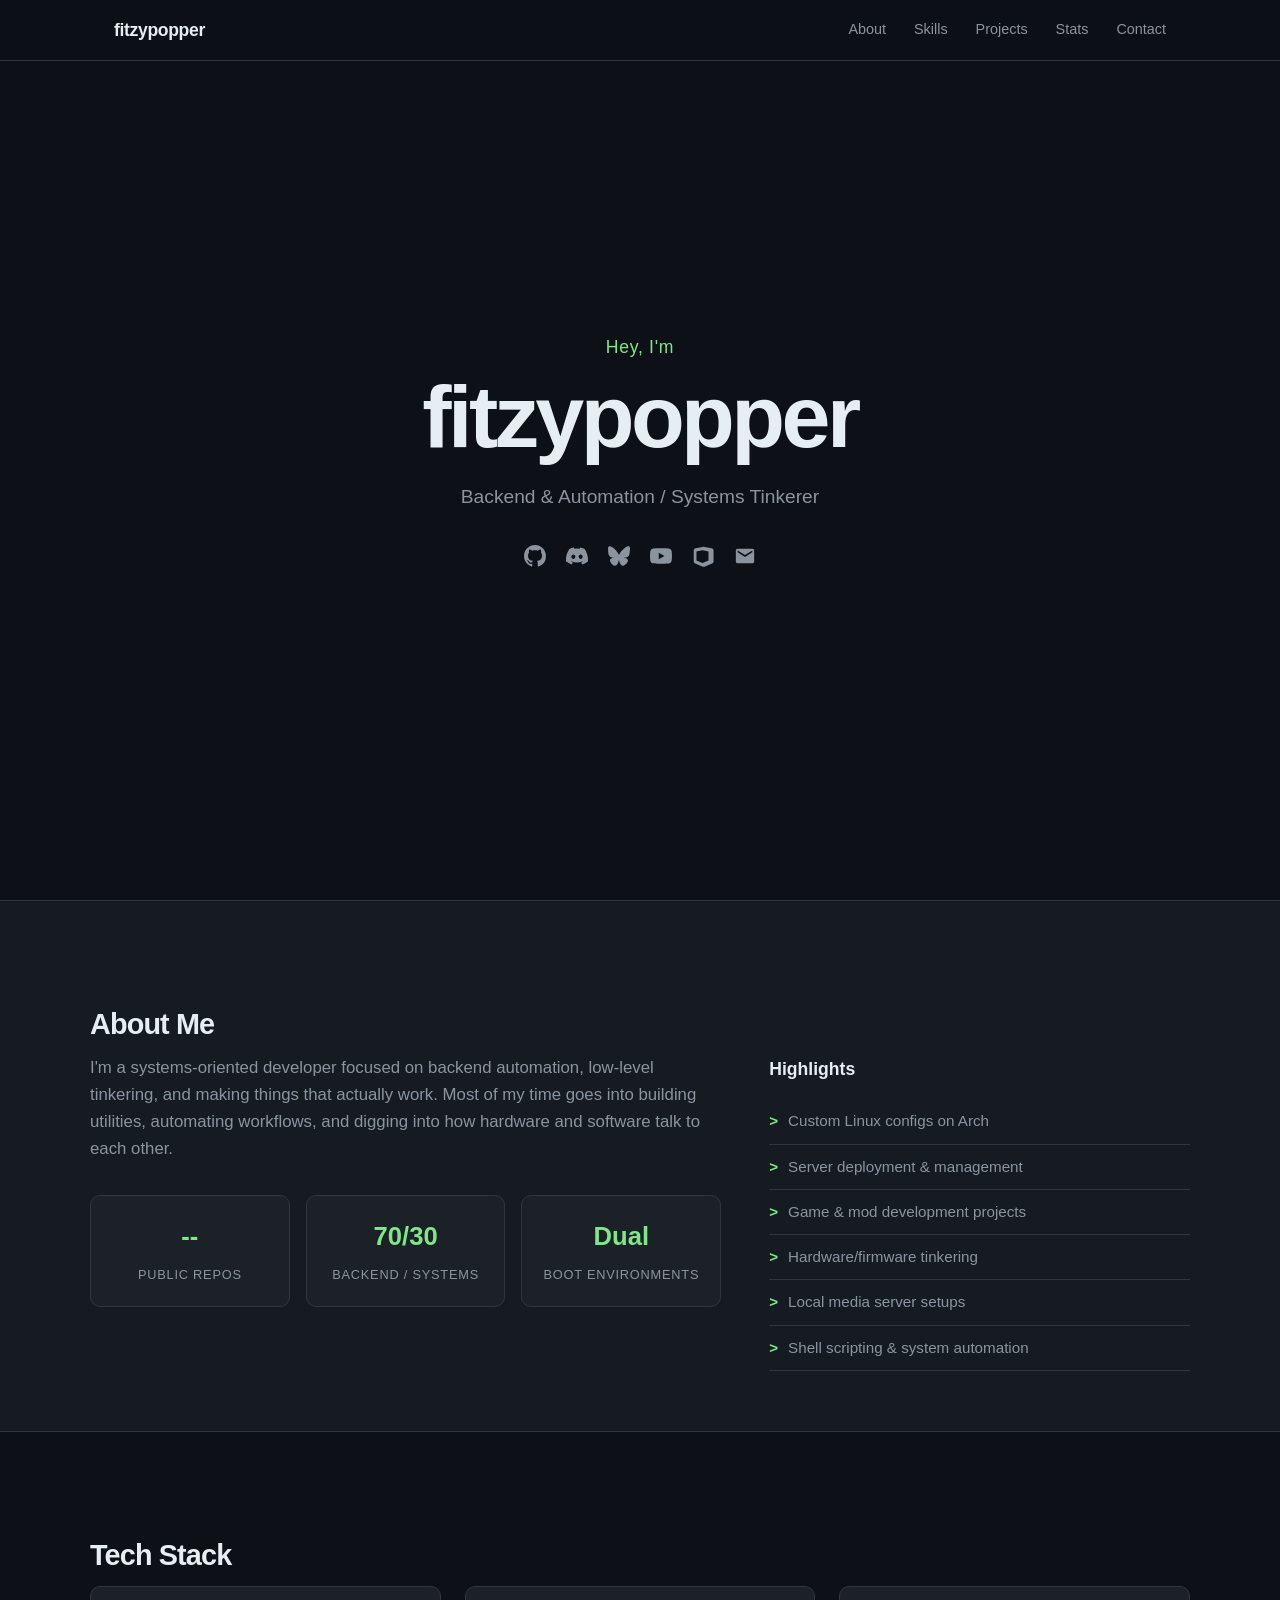
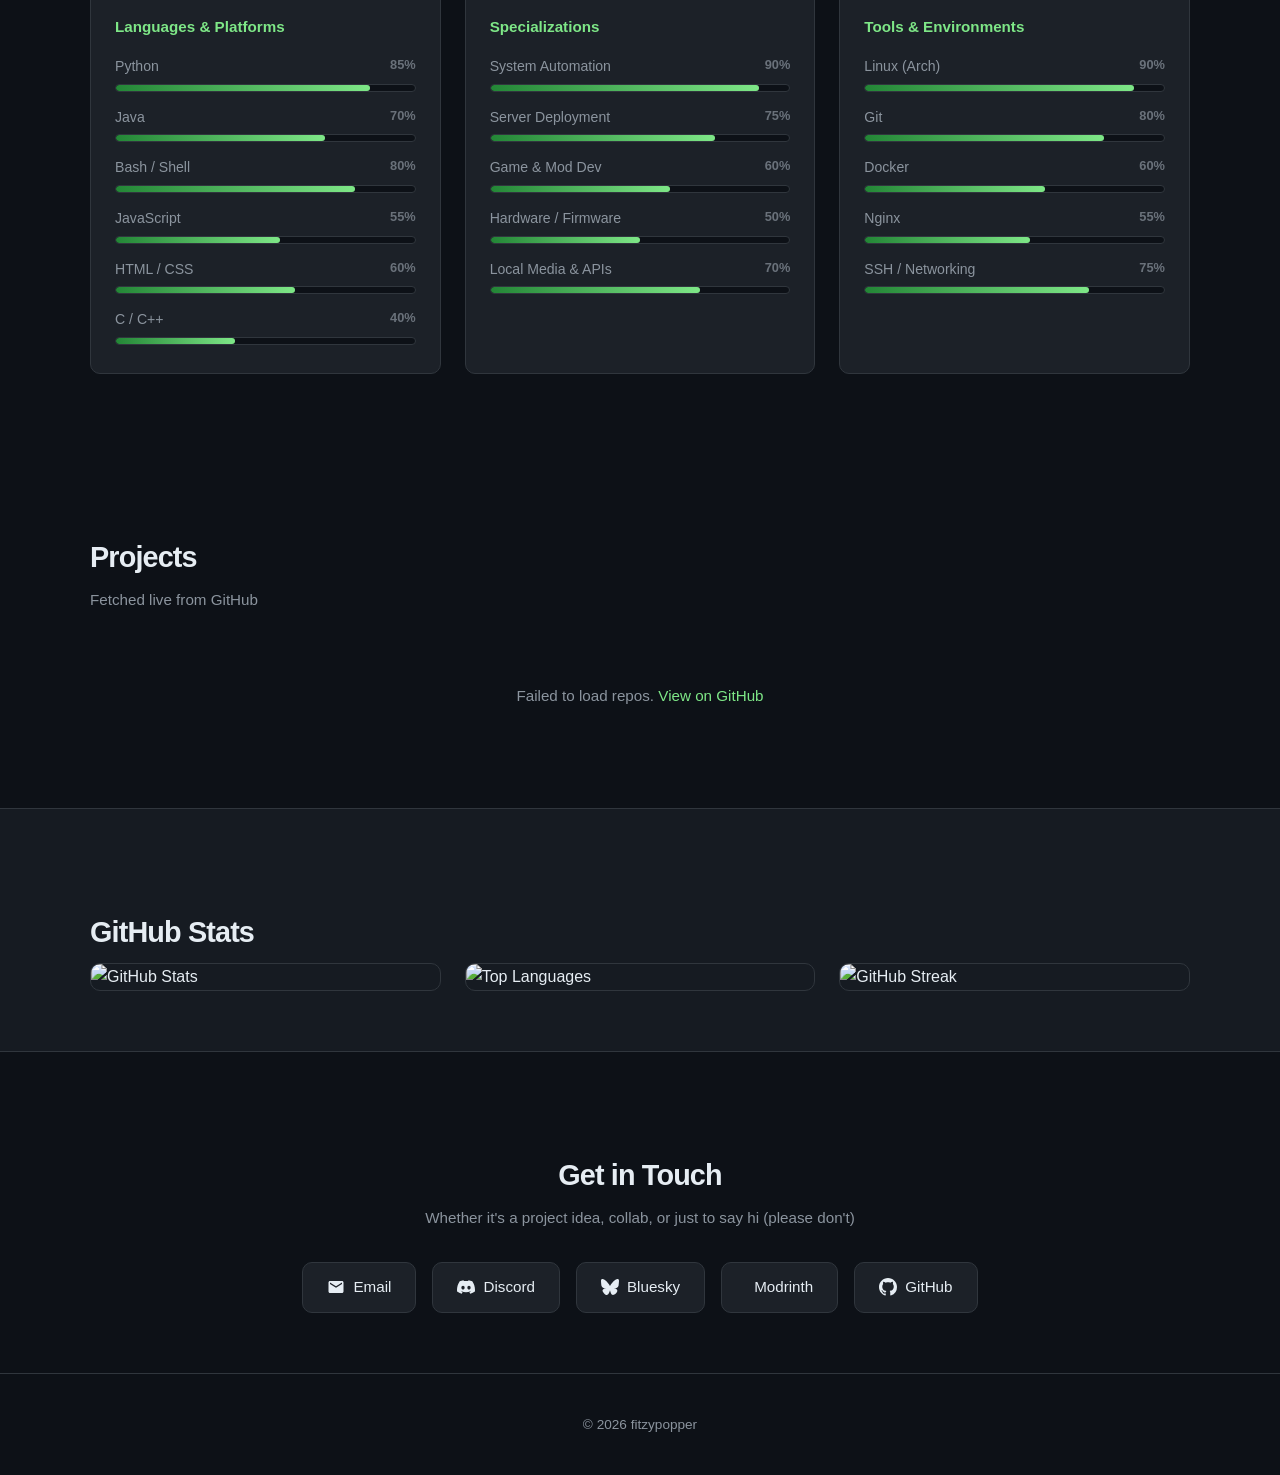
==== index.html @ e58a40b6 "Update index.html" ====
<!DOCTYPE html>
<html lang="en">
<head>
  <meta charset="UTF-8" />
  <meta name="viewport" content="width=device-width, initial-scale=1.0" />
  <title>fitzypopper — Portfolio</title>
  <link rel="stylesheet" href="style.css" />
  <link rel="icon" href="data:image/svg+xml,<svg xmlns='http://www.w3.org/2000/svg' viewBox='0 0 100 100'><text y='.9em' font-size='90'>&#x1FAE9;</text></svg>" />
</head>
<body>
  <nav id="navbar">
    <div class="nav-inner">
      <a href="#hero" class="nav-logo">fitzypopper</a>
      <div class="nav-links">
        <a href="#about">About</a>
        <a href="#skills">Skills</a>
        <a href="#projects">Projects</a>
        <a href="#stats">Stats</a>
        <a href="#contact">Contact</a>
      </div>
      <button class="nav-toggle" aria-label="Toggle menu">
        <span></span><span></span><span></span>
      </button>
    </div>
  </nav>

  <!-- ======================== HERO ======================== -->
  <section id="hero">
    <div class="hero-content">
      <p class="hero-greeting">Hey, I'm</p>
      <h1 class="hero-name">fitzypopper</h1>
      <p class="hero-tagline">Backend & Automation / Systems Tinkerer</p>
      <div class="hero-socials">
        <!-- GitHub -->
        <a href="https://github.com/fitzypopper" target="_blank" rel="noopener" title="GitHub">
          <svg viewBox="0 0 24 24" width="22" height="22" fill="currentColor"><path d="M12 0C5.37 0 0 5.37 0 12c0 5.31 3.435 9.795 8.205 11.385.6.105.825-.255.825-.57 0-.285-.015-1.23-.015-2.235-3.015.555-3.795-.735-4.035-1.41-.135-.345-.72-1.41-1.23-1.695-.42-.225-1.02-.78-.015-.795.945-.015 1.62.87 1.845 1.23 1.08 1.815 2.805 1.305 3.495.99.105-.78.42-1.305.765-1.605-2.67-.3-5.46-1.335-5.46-5.925 0-1.305.465-2.385 1.23-3.225-.12-.3-.54-1.53.12-3.18 0 0 1.005-.315 3.3 1.23.96-.27 1.98-.405 3-.405s2.04.135 3 .405c2.295-1.56 3.3-1.23 3.3-1.23.66 1.65.24 2.88.12 3.18.765.84 1.23 1.905 1.23 3.225 0 4.605-2.805 5.625-5.475 5.925.435.375.81 1.095.81 2.22 0 1.605-.015 2.895-.015 3.3 0 .315.225.69.825.57A12.02 12.02 0 0024 12c0-6.63-5.37-12-12-12z"/></svg>
        </a>
        <!-- Discord -->
        <a href="https://discord.gg/fitzypopper" target="_blank" rel="noopener" title="Discord">
          <svg viewBox="0 0 24 24" width="22" height="22" fill="currentColor"><path d="M20.317 4.37a19.791 19.791 0 00-4.885-1.515.074.074 0 00-.079.037c-.21.375-.444.864-.608 1.25a18.27 18.27 0 00-5.487 0 12.64 12.64 0 00-.617-1.25.077.077 0 00-.079-.037A19.736 19.736 0 003.677 4.37a.07.07 0 00-.032.027C.533 9.046-.32 13.58.099 18.057a.082.082 0 00.031.057 19.9 19.9 0 005.993 3.03.078.078 0 00.084-.028c.462-.63.874-1.295 1.226-1.994a.076.076 0 00-.041-.106 13.107 13.107 0 01-1.872-.892.077.077 0 01-.008-.128 10.2 10.2 0 00.372-.292.074.074 0 01.077-.01c3.928 1.793 8.18 1.793 12.062 0a.074.074 0 01.078.01c.12.098.246.198.373.292a.077.077 0 01-.006.127 12.299 12.299 0 01-1.873.892.077.077 0 00-.041.107c.36.698.772 1.362 1.225 1.993a.076.076 0 00.084.028 19.839 19.839 0 006.002-3.03.077.077 0 00.032-.054c.5-5.177-.838-9.674-3.549-13.66a.061.061 0 00-.031-.03zM8.02 15.33c-1.183 0-2.157-1.085-2.157-2.419 0-1.333.956-2.419 2.157-2.419 1.21 0 2.176 1.095 2.157 2.42 0 1.333-.956 2.418-2.157 2.418zm7.975 0c-1.183 0-2.157-1.085-2.157-2.419 0-1.333.956-2.419 2.157-2.419 1.21 0 2.176 1.095 2.157 2.42 0 1.333-.947 2.418-2.157 2.418z"/></svg>
        </a>
        <!-- Bluesky -->
        <a href="https://bsky.app/profile/fitzypopper.bsky.social" target="_blank" rel="noopener" title="Bluesky">
          <svg viewBox="0 0 24 24" width="22" height="22" fill="currentColor"><path d="M12 10.8c-1.087-2.114-4.046-6.053-6.798-7.995C2.566.944 1.561 1.266.902 1.565.139 1.908 0 3.08 0 3.768c0 .69.378 5.65.624 6.479.815 2.736 3.713 3.66 6.383 3.364.136-.02.275-.039.415-.056-.138.022-.276.04-.415.056-3.912.58-7.387 2.005-2.83 7.078 5.013 5.19 6.87-1.113 7.823-4.308.953 3.195 2.05 9.271 7.733 4.308 4.267-4.308 1.172-6.498-2.74-7.078a8.741 8.741 0 0 1-.415-.056c.14.017.279.036.415.056 2.67.297 5.568-.628 6.383-3.364.246-.828.624-5.79.624-6.478 0-.69-.139-1.861-.902-2.206-.659-.298-1.664-.62-4.3 1.24C16.046 4.748 13.087 8.687 12 10.8Z"/></svg>
        </a>
        <!-- YouTube -->
        <a href="https://youtube.com/@fitzypopper" target="_blank" rel="noopener" title="YouTube">
          <svg viewBox="0 0 24 24" width="22" height="22" fill="currentColor"><path d="M23.498 6.186a3.016 3.016 0 00-2.122-2.136C19.505 3.545 12 3.545 12 3.545s-7.505 0-9.377.505A3.017 3.017 0 00.502 6.186C0 8.07 0 12 0 12s0 3.93.502 5.814a3.016 3.016 0 002.122 2.136c1.871.505 9.376.505 9.376.505s7.505 0 9.377-.505a3.015 3.015 0 002.122-2.136C24 15.93 24 12 24 12s0-3.93-.502-5.814zM9.545 15.568V8.432L15.818 12l-6.273 3.568z"/></svg>
        </a>
        <!-- Modrinth -->
        <a href="https://modrinth.com/user/Fitzypopper" target="_blank" rel="noopener" title="Modrinth">
          <svg viewBox="0 0 24 24" width="22" height="22" fill="currentColor"><path d="M12.252 2c-.22 0-.442.02-.66.06L3.92 3.58a2.533 2.533 0 0 0-2.027 2.48v11.88a2.533 2.533 0 0 0 1.62 2.37l8.28 3.32a2.53 2.53 0 0 0 1.83 0l8.28-3.32a2.533 2.533 0 0 0 1.62-2.37V6.06a2.533 2.533 0 0 0-2.027-2.48l-7.672-1.52a2.9 2.9 0 0 0-.584-.06zm-7.38 5.11 6.556-1.3 6.556 1.3v9.78l-6.556 2.63-6.556-2.63V7.11z"/></svg>
        </a>
        <!-- Email -->
        <a href="mailto:fitzypopper@proton.me" title="Email">
          <svg viewBox="0 0 24 24" width="22" height="22" fill="currentColor"><path d="M20 4H4c-1.1 0-2 .9-2 2v12c0 1.1.9 2 2 2h16c1.1 0 2-.9 2-2V6c0-1.1-.9-2-2-2zm0 4l-8 5-8-5V6l8 5 8-5v2z"/></svg>
        </a>
      </div>
    </div>
  </section>

  <!-- ======================== ABOUT ======================== -->
  <section id="about">
    <div class="section-inner">
      <h2 class="section-title">About Me</h2>
      <div class="about-grid">
        <div class="about-text">
          <p>
            I'm a systems-oriented developer focused on backend automation, 
            low-level tinkering, and making things that actually work. Most of 
            my time goes into building utilities, automating workflows, and 
            digging into how hardware and software talk to each other.
          </p>
          <div class="about-stats">
            <div class="stat-card">
              <span class="stat-value" id="repo-count">--</span>
              <span class="stat-label">Public Repos</span>
            </div>
            <div class="stat-card">
              <span class="stat-value">70/30</span>
              <span class="stat-label">Backend / Systems</span>
            </div>
            <div class="stat-card">
              <span class="stat-value">Dual</span>
              <span class="stat-label">Boot Environments</span>
            </div>
          </div>
        </div>
        <div class="about-highlights">
          <h3>Highlights</h3>
          <ul>
            <li>Custom Linux configs on Arch</li>
            <li>Server deployment & management</li>
            <li>Game & mod development projects</li>
            <li>Hardware/firmware tinkering</li>
            <li>Local media server setups</li>
            <li>Shell scripting & system automation</li>
          </ul>
        </div>
      </div>
    </div>
  </section>

  <!-- ======================== SKILLS ======================== -->
  <section id="skills">
    <div class="section-inner">
      <h2 class="section-title">Tech Stack</h2>
      <div class="skills-grid">
        <div class="skill-category">
          <h3>Languages & Platforms</h3>
          <div class="skill-bars">
            <div class="skill-row">
              <div class="skill-info"><span>Python</span><span class="skill-pct">85%</span></div>
              <div class="skill-track"><div class="skill-fill" data-level="85"></div></div>
            </div>
            <div class="skill-row">
              <div class="skill-info"><span>Java</span><span class="skill-pct">70%</span></div>
              <div class="skill-track"><div class="skill-fill" data-level="70"></div></div>
            </div>
            <div class="skill-row">
              <div class="skill-info"><span>Bash / Shell</span><span class="skill-pct">80%</span></div>
              <div class="skill-track"><div class="skill-fill" data-level="80"></div></div>
            </div>
            <div class="skill-row">
              <div class="skill-info"><span>JavaScript</span><span class="skill-pct">55%</span></div>
              <div class="skill-track"><div class="skill-fill" data-level="55"></div></div>
            </div>
            <div class="skill-row">
              <div class="skill-info"><span>HTML / CSS</span><span class="skill-pct">60%</span></div>
              <div class="skill-track"><div class="skill-fill" data-level="60"></div></div>
            </div>
            <div class="skill-row">
              <div class="skill-info"><span>C / C++</span><span class="skill-pct">40%</span></div>
              <div class="skill-track"><div class="skill-fill" data-level="40"></div></div>
            </div>
          </div>
        </div>
        <div class="skill-category">
          <h3>Specializations</h3>
          <div class="skill-bars">
            <div class="skill-row">
              <div class="skill-info"><span>System Automation</span><span class="skill-pct">90%</span></div>
              <div class="skill-track"><div class="skill-fill" data-level="90"></div></div>
            </div>
            <div class="skill-row">
              <div class="skill-info"><span>Server Deployment</span><span class="skill-pct">75%</span></div>
              <div class="skill-track"><div class="skill-fill" data-level="75"></div></div>
            </div>
            <div class="skill-row">
              <div class="skill-info"><span>Game & Mod Dev</span><span class="skill-pct">60%</span></div>
              <div class="skill-track"><div class="skill-fill" data-level="60"></div></div>
            </div>
            <div class="skill-row">
              <div class="skill-info"><span>Hardware / Firmware</span><span class="skill-pct">50%</span></div>
              <div class="skill-track"><div class="skill-fill" data-level="50"></div></div>
            </div>
            <div class="skill-row">
              <div class="skill-info"><span>Local Media & APIs</span><span class="skill-pct">70%</span></div>
              <div class="skill-track"><div class="skill-fill" data-level="70"></div></div>
            </div>
          </div>
        </div>
        <div class="skill-category">
          <h3>Tools & Environments</h3>
          <div class="skill-bars">
            <div class="skill-row">
              <div class="skill-info"><span>Linux (Arch)</span><span class="skill-pct">90%</span></div>
              <div class="skill-track"><div class="skill-fill" data-level="90"></div></div>
            </div>
            <div class="skill-row">
              <div class="skill-info"><span>Git</span><span class="skill-pct">80%</span></div>
              <div class="skill-track"><div class="skill-fill" data-level="80"></div></div>
            </div>
            <div class="skill-row">
              <div class="skill-info"><span>Docker</span><span class="skill-pct">60%</span></div>
              <div class="skill-track"><div class="skill-fill" data-level="60"></div></div>
            </div>
            <div class="skill-row">
              <div class="skill-info"><span>Nginx</span><span class="skill-pct">55%</span></div>
              <div class="skill-track"><div class="skill-fill" data-level="55"></div></div>
            </div>
            <div class="skill-row">
              <div class="skill-info"><span>SSH / Networking</span><span class="skill-pct">75%</span></div>
              <div class="skill-track"><div class="skill-fill" data-level="75"></div></div>
            </div>
          </div>
        </div>
      </div>
    </div>
  </section>

  <!-- ======================== PROJECTS ======================== -->
  <section id="projects">
    <div class="section-inner">
      <h2 class="section-title">Projects</h2>
      <p class="section-subtitle">Fetched live from GitHub</p>
      <div class="projects-grid" id="projects-grid">
        <div class="loading-spinner">Loading repos...</div>
      </div>
    </div>
  </section>

  <!-- ======================== STATS ======================== -->
  <section id="stats">
    <div class="section-inner">
      <h2 class="section-title">GitHub Stats</h2>
      <div class="stats-grid">
        <img 
          src="https://github-readme-stats.vercel.app/api?username=fitzypopper&show_icons=true&theme=chartreuse-dark&bg_color=0d1117&hide_border=true&title_color=7ee787&text_color=c9d1d9&icon_color=7ee787" 
          alt="GitHub Stats" 
          class="stats-card-img"
          loading="lazy"
        />
        <img 
          src="https://github-readme-stats.vercel.app/api/top-langs/?username=fitzypopper&layout=compact&theme=chartreuse-dark&bg_color=0d1117&hide_border=true&title_color=7ee787&text_color=c9d1d9" 
          alt="Top Languages" 
          class="stats-card-img"
          loading="lazy"
        />
        <img 
          src="https://github-readme-streak-stats.herokuapp.com/?user=fitzypopper&theme=chartreuse-dark&background=0d1117&hide_border=true&ring=7ee787&fire=7ee787&currStreakLabel=7ee787&sideLabels=c9d1d9" 
          alt="GitHub Streak" 
          class="stats-card-img"
          loading="lazy"
        />
      </div>
    </div>
  </section>

  <!-- ======================== CONTACT ======================== -->
  <section id="contact">
    <div class="section-inner">
      <h2 class="section-title">Get in Touch</h2>
      <p class="section-subtitle">Whether it's a project idea, collab, or just to say hi (please don't)</p>
      <div class="contact-links">
        <a href="mailto:fitzypopper@proton.me" class="contact-btn">
          <svg viewBox="0 0 24 24" width="18" height="18" fill="currentColor"><path d="M20 4H4c-1.1 0-2 .9-2 2v12c0 1.1.9 2 2 2h16c1.1 0 2-.9 2-2V6c0-1.1-.9-2-2-2zm0 4l-8 5-8-5V6l8 5 8-5v2z"/></svg>
          Email 
        </a>
        <a href="https://discord.gg/fitzypopper" target="_blank" rel="noopener" class="contact-btn">
          <svg viewBox="0 0 24 24" width="18" height="18" fill="currentColor"><path d="M20.317 4.37a19.791 19.791 0 00-4.885-1.515.074.074 0 00-.079.037c-.21.375-.444.864-.608 1.25a18.27 18.27 0 00-5.487 0 12.64 12.64 0 00-.617-1.25.077.077 0 00-.079-.037A19.736 19.736 0 003.677 4.37a.07.07 0 00-.032.027C.533 9.046-.32 13.58.099 18.057a.082.082 0 00.031.057 19.9 19.9 0 005.993 3.03.078.078 0 00.084-.028c.462-.63.874-1.295 1.226-1.994a.076.076 0 00-.041-.106 13.107 13.107 0 01-1.872-.892.077.077 0 01-.008-.128 10.2 10.2 0 00.372-.292.074.074 0 01.077-.01c3.928 1.793 8.18 1.793 12.062 0a.074.074 0 01.078.01c.12.098.246.198.373.292a.077.077 0 01-.006.127 12.299 12.299 0 01-1.873.892.077.077 0 00-.041.107c.36.698.772 1.362 1.225 1.993a.076.076 0 00.084.028 19.839 19.839 0 006.002-3.03.077.077 0 00.032-.054c.5-5.177-.838-9.674-3.549-13.66a.061.061 0 00-.031-.03zM8.02 15.33c-1.183 0-2.157-1.085-2.157-2.419 0-1.333.956-2.419 2.157-2.419 1.21 0 2.176 1.095 2.157 2.42 0 1.333-.956 2.418-2.157 2.418zm7.975 0c-1.183 0-2.157-1.085-2.157-2.419 0-1.333.956-2.419 2.157-2.419 1.21 0 2.176 1.095 2.157 2.42 0 1.333-.947 2.418-2.157 2.418z"/></svg>
          Discord
        </a>
        <a href="https://bsky.app/profile/fitzypopper.bsky.social" target="_blank" rel="noopener" class="contact-btn">
          <svg viewBox="0 0 24 24" width="18" height="18" fill="currentColor"><path d="M12 10.8c-1.087-2.114-4.046-6.053-6.798-7.995C2.566.944 1.561 1.266.902 1.565.139 1.908 0 3.08 0 3.768c0 .69.378 5.65.624 6.479.815 2.736 3.713 3.66 6.383 3.364.136-.02.275-.039.415-.056-.138.022-.276.04-.415.056-3.912.58-7.387 2.005-2.83 7.078 5.013 5.19 6.87-1.113 7.823-4.308.953 3.195 2.05 9.271 7.733 4.308 4.267-4.308 1.172-6.498-2.74-7.078a8.741 8.741 0 0 1-.415-.056c.14.017.279.036.415.056 2.67.297 5.568-.628 6.383-3.364.246-.828.624-5.79.624-6.478 0-.69-.139-1.861-.902-2.206-.659-.298-1.664-.62-4.3 1.24C16.046 4.748 13.087 8.687 12 10.8Z"/></svg>
          Bluesky
        </a>
        <a href="https://modrinth.com/user/Fitzypopper" target="_blank" rel="noopener" class="contact-btn">
          <svg xmlns="http://www.w3.org/2000/svg" xml:space="preserve" viewBox="0 0 512 512"><path d="m446.1 348.5 42.1 14.6C447.7 451 358.8 512 255.7 512c-85.4 0-161.1-41.9-207.6-106.3-7.7-9.9-16.7-24-22.5-37.5C11.5 339.4 2.7 307.6.3 274h44.5c2.1 25.2 8.7 49.1 18.9 71l37.5-22.5c-8.8-20.3-13.7-42.8-13.7-66.3 0-92.5 75.1-167.6 167.6-167.6 2.3 0 4.6 0 6.8.1l-7 44.1c-68 .1-123.3 55.3-123.3 123.4 0 15.2 2.8 29.8 7.8 43.3l49.1-29.5-14.9-39.4 46.6-47.9 58.9-12.7 17.1 21-27.2 27.5-23.7 7.5-16.9 17.4 8.3 23.1 16.8 17.9 23.7-6.3 16.9-18.5 36.9-11.7 11 24.7-38 46.6-63.7 20.2-28.6-31.8-49.7 29.8c22.6 25.9 55.9 42.4 93 42.4 3.5 0 6.9-.1 10.3-.4l12.3 43.1c-7.5 1-15 1.5-22.6 1.5-53.2 0-100.7-24.9-131.4-63.6l-37.5 22.5c38.6 51.5 100.2 84.9 169.5 84.9 83.8-.1 156.2-48.8 190.5-119.3M505.7 201c-2.1-10.5-5.2-21.1-9.3-32.1C460.8 70.4 366.4 0 255.7 0 123.2 0 14.1 100.9 1 230h44.6C58.5 125.4 147.7 44.3 255.7 44.3c90 0 167 56.3 197.6 135.6l-43.4 11.7c-18.9-45.3-57.2-80.5-104.4-95.4l-7 44.3c30.1 11.3 54.6 34.1 68.3 62.9 7 18.7 9.4 29.8 11.3 42 .3 3.5.5 7.1.5 10.6 0 49.2-28.9 91.7-70.5 111.5l12.3 43c60.2-25.4 102.5-85.1 102.5-154.5 0-7.5-.5-14.9-1.5-22.1l43.4-11.7c1.7 10.9 2.7 22.2 2.7 33.6 0 17.2-2.1 34.3-6.2 51l42 14.5c5.5-20.9 8.5-42.9 8.5-65.6-.1-18.6-2.2-37-6.1-54.7" style="fill:#46d66d"/></svg>          Modrinth
        </a>
        <a href="https://github.com/fitzypopper" target="_blank" rel="noopener" class="contact-btn">
          <svg viewBox="0 0 24 24" width="18" height="18" fill="currentColor"><path d="M12 0C5.37 0 0 5.37 0 12c0 5.31 3.435 9.795 8.205 11.385.6.105.825-.255.825-.57 0-.285-.015-1.23-.015-2.235-3.015.555-3.795-.735-4.035-1.41-.135-.345-.72-1.41-1.23-1.695-.42-.225-1.02-.78-.015-.795.945-.015 1.62.87 1.845 1.23 1.08 1.815 2.805 1.305 3.495.99.105-.78.42-1.305.765-1.605-2.67-.3-5.46-1.335-5.46-5.925 0-1.305.465-2.385 1.23-3.225-.12-.3-.54-1.53.12-3.18 0 0 1.005-.315 3.3 1.23.96-.27 1.98-.405 3-.405s2.04.135 3 .405c2.295-1.56 3.3-1.23 3.3-1.23.66 1.65.24 2.88.12 3.18.765.84 1.23 1.905 1.23 3.225 0 4.605-2.805 5.625-5.475 5.925.435.375.81 1.095.81 2.22 0 1.605-.015 2.895-.015 3.3 0 .315.225.69.825.57A12.02 12.02 0 0024 12c0-6.63-5.37-12-12-12z"/></svg>
          GitHub
        </a>
      </div>
    </div>
  </section>

  <footer>
    <p>&copy; 2026 fitzypopper</p>
  </footer>

  <script src="script.js"></script>
</body>
</html>
---- style.css ----
/* ======================== VARIABLES ======================== */
:root {
  --bg-primary: #0d1117;
  --bg-secondary: #161b22;
  --bg-card: #1c2128;
  --bg-card-hover: #21262d;
  --text-primary: #e6edf3;
  --text-secondary: #8b949e;
  --accent: #7ee787;
  --accent-dim: #238636;
  --border: #30363d;
  --radius: 10px;
  --max-width: 1100px;
  --transition: 0.25s ease;
}

/* ======================== RESET ======================== */
*, *::before, *::after { margin: 0; padding: 0; box-sizing: border-box; }

html {
  scroll-behavior: smooth;
  scroll-padding-top: 70px;
}

body {
  font-family: 'Inter', -apple-system, BlinkMacSystemFont, 'Segoe UI', Roboto, sans-serif;
  background: var(--bg-primary);
  color: var(--text-primary);
  line-height: 1.6;
  -webkit-font-smoothing: antialiased;
}

a { color: var(--accent); text-decoration: none; transition: opacity var(--transition); }
a:hover { opacity: 0.8; }

img { max-width: 100%; display: block; }

/* ======================== NAVBAR ======================== */
#navbar {
  position: fixed;
  top: 0;
  left: 0;
  right: 0;
  z-index: 100;
  background: rgba(13, 17, 23, 0.85);
  backdrop-filter: blur(12px);
  border-bottom: 1px solid var(--border);
}

.nav-inner {
  max-width: var(--max-width);
  margin: 0 auto;
  padding: 0 24px;
  height: 60px;
  display: flex;
  align-items: center;
  justify-content: space-between;
}

.nav-logo {
  font-weight: 700;
  font-size: 1.1rem;
  color: var(--text-primary);
  letter-spacing: -0.02em;
}

.nav-links { display: flex; gap: 28px; }
.nav-links a {
  color: var(--text-secondary);
  font-size: 0.9rem;
  font-weight: 500;
  transition: color var(--transition);
}
.nav-links a:hover { color: var(--text-primary); opacity: 1; }

.nav-toggle {
  display: none;
  flex-direction: column;
  gap: 5px;
  background: none;
  border: none;
  cursor: pointer;
  padding: 4px;
}
.nav-toggle span {
  display: block;
  width: 22px;
  height: 2px;
  background: var(--text-primary);
  border-radius: 2px;
  transition: var(--transition);
}

/* ======================== SECTIONS ======================== */
section {
  padding: 100px 24px 60px;
}

.section-inner {
  max-width: var(--max-width);
  margin: 0 auto;
}

.section-title {
  font-size: 1.8rem;
  font-weight: 700;
  margin-bottom: 8px;
  letter-spacing: -0.03em;
}

.section-subtitle {
  color: var(--text-secondary);
  margin-bottom: 32px;
  font-size: 0.95rem;
}

/* ======================== HERO ======================== */
#hero {
  min-height: 100vh;
  display: flex;
  align-items: center;
  justify-content: center;
  text-align: center;
  padding-top: 60px;
}

.hero-greeting {
  font-size: 1.1rem;
  color: var(--accent);
  font-weight: 500;
  margin-bottom: 8px;
  letter-spacing: 0.04em;
}

.hero-name {
  font-size: clamp(3rem, 8vw, 5.5rem);
  font-weight: 800;
  letter-spacing: -0.04em;
  line-height: 1.1;
  margin-bottom: 16px;
}

.hero-tagline {
  font-size: 1.2rem;
  color: var(--text-secondary);
  margin-bottom: 32px;
}

.hero-socials {
  display: flex;
  gap: 20px;
  justify-content: center;
}

.hero-socials a {
  color: var(--text-secondary);
  transition: color var(--transition), transform var(--transition);
  display: flex;
  align-items: center;
}

.hero-socials a:hover {
  color: var(--accent);
  opacity: 1;
  transform: translateY(-2px);
}

/* ======================== ABOUT ======================== */
#about {
  background: var(--bg-secondary);
  border-top: 1px solid var(--border);
  border-bottom: 1px solid var(--border);
}

.about-grid {
  display: grid;
  grid-template-columns: 1.5fr 1fr;
  gap: 48px;
  align-items: start;
}

.about-text p {
  color: var(--text-secondary);
  font-size: 1.05rem;
  margin-bottom: 32px;
}

.about-stats {
  display: grid;
  grid-template-columns: repeat(3, 1fr);
  gap: 16px;
}

.stat-card {
  background: var(--bg-card);
  border: 1px solid var(--border);
  border-radius: var(--radius);
  padding: 20px 16px;
  text-align: center;
}

.stat-value {
  display: block;
  font-size: 1.6rem;
  font-weight: 700;
  color: var(--accent);
  margin-bottom: 4px;
}

.stat-label {
  font-size: 0.8rem;
  color: var(--text-secondary);
  text-transform: uppercase;
  letter-spacing: 0.06em;
}

.about-highlights h3 {
  font-size: 1.1rem;
  margin-bottom: 16px;
  color: var(--text-primary);
}

.about-highlights ul {
  list-style: none;
}

.about-highlights li {
  padding: 10px 0;
  border-bottom: 1px solid var(--border);
  color: var(--text-secondary);
  font-size: 0.95rem;
}

.about-highlights li::before {
  content: '>';
  color: var(--accent);
  margin-right: 10px;
  font-weight: 700;
}

/* ======================== SKILLS ======================== */
.skills-grid {
  display: grid;
  grid-template-columns: repeat(3, 1fr);
  gap: 24px;
}

.skill-category {
  background: var(--bg-card);
  border: 1px solid var(--border);
  border-radius: var(--radius);
  padding: 28px 24px;
  transition: border-color var(--transition);
}

.skill-category:hover {
  border-color: var(--accent-dim);
}

.skill-category h3 {
  font-size: 0.95rem;
  font-weight: 600;
  margin-bottom: 16px;
  color: var(--accent);
}

/* ======================== SKILL BARS ======================== */
.skill-bars {
  display: flex;
  flex-direction: column;
  gap: 14px;
}

.skill-row {
  display: flex;
  flex-direction: column;
  gap: 6px;
}

.skill-info {
  display: flex;
  justify-content: space-between;
  font-size: 0.88rem;
  color: var(--text-secondary);
}

.skill-pct {
  color: var(--text-secondary);
  font-weight: 600;
  font-size: 0.8rem;
  opacity: 0.7;
}

.skill-track {
  width: 100%;
  height: 8px;
  background: var(--bg-primary);
  border-radius: 4px;
  overflow: hidden;
  border: 1px solid var(--border);
}

.skill-fill {
  height: 100%;
  width: 0;
  background: linear-gradient(90deg, var(--accent-dim), var(--accent));
  border-radius: 4px;
  transition: width 1s cubic-bezier(0.22, 1, 0.36, 1);
}

.skill-fill.animated {
  width: calc(var(--level) * 1%);
}

/* ======================== PROJECTS ======================== */
.projects-grid {
  display: grid;
  grid-template-columns: repeat(auto-fill, minmax(320px, 1fr));
  gap: 20px;
}

.project-card {
  background: var(--bg-card);
  border: 1px solid var(--border);
  border-radius: var(--radius);
  padding: 24px;
  transition: border-color var(--transition), transform var(--transition);
  display: flex;
  flex-direction: column;
}

.project-card:hover {
  border-color: var(--accent-dim);
  transform: translateY(-2px);
}

.project-header {
  display: flex;
  justify-content: space-between;
  align-items: start;
  margin-bottom: 12px;
}

.project-name {
  font-size: 1.05rem;
  font-weight: 600;
}

.project-name a {
  color: var(--text-primary);
}
.project-name a:hover {
  color: var(--accent);
}

.project-archived {
  font-size: 0.7rem;
  background: #da3633;
  color: #fff;
  padding: 2px 8px;
  border-radius: 12px;
  font-weight: 600;
  white-space: nowrap;
}

.project-desc {
  color: var(--text-secondary);
  font-size: 0.9rem;
  margin-bottom: 16px;
  flex-grow: 1;
}

.project-meta {
  display: flex;
  gap: 16px;
  flex-wrap: wrap;
  font-size: 0.8rem;
  color: var(--text-secondary);
}

.project-meta span {
  display: flex;
  align-items: center;
  gap: 4px;
}

.project-lang-dot {
  width: 10px;
  height: 10px;
  border-radius: 50%;
  display: inline-block;
}

.loading-spinner {
  grid-column: 1 / -1;
  text-align: center;
  color: var(--text-secondary);
  padding: 40px;
  font-size: 0.95rem;
}

/* ======================== STATS ======================== */
#stats {
  background: var(--bg-secondary);
  border-top: 1px solid var(--border);
  border-bottom: 1px solid var(--border);
}

.stats-grid {
  display: grid;
  grid-template-columns: repeat(auto-fit, minmax(300px, 1fr));
  gap: 24px;
  justify-items: center;
}

.stats-card-img {
  border-radius: var(--radius);
  border: 1px solid var(--border);
  width: 100%;
  max-width: 495px;
}

/* ======================== CONTACT ======================== */
#contact {
  text-align: center;
}

.contact-links {
  display: flex;
  gap: 16px;
  justify-content: center;
  flex-wrap: wrap;
  margin-top: 8px;
}

.contact-btn {
  display: inline-flex;
  align-items: center;
  gap: 8px;
  background: var(--bg-card);
  border: 1px solid var(--border);
  border-radius: var(--radius);
  padding: 12px 24px;
  color: var(--text-primary);
  font-weight: 500;
  font-size: 0.95rem;
  transition: border-color var(--transition), transform var(--transition);
}

.contact-btn:hover {
  border-color: var(--accent-dim);
  transform: translateY(-2px);
  opacity: 1;
}

/* ======================== FOOTER ======================== */
footer {
  text-align: center;
  padding: 40px 24px;
  color: var(--text-secondary);
  font-size: 0.85rem;
  border-top: 1px solid var(--border);
}

/* ======================== RESPONSIVE ======================== */
@media (max-width: 768px) {
  .nav-links { display: none; }
  .nav-toggle { display: flex; }

  .nav-links.active {
    display: flex;
    flex-direction: column;
    position: absolute;
    top: 60px;
    left: 0;
    right: 0;
    background: rgba(13, 17, 23, 0.97);
    backdrop-filter: blur(12px);
    padding: 20px 24px;
    gap: 16px;
    border-bottom: 1px solid var(--border);
  }

  .about-grid {
    grid-template-columns: 1fr;
    gap: 32px;
  }

  .about-stats {
    grid-template-columns: repeat(3, 1fr);
  }

  .skills-grid {
    grid-template-columns: 1fr;
  }

  .projects-grid {
    grid-template-columns: 1fr;
  }

  .stats-grid {
    grid-template-columns: 1fr;
  }

  section {
    padding: 70px 20px 40px;
  }
}

@media (max-width: 480px) {
  .about-stats {
    grid-template-columns: 1fr;
  }
}
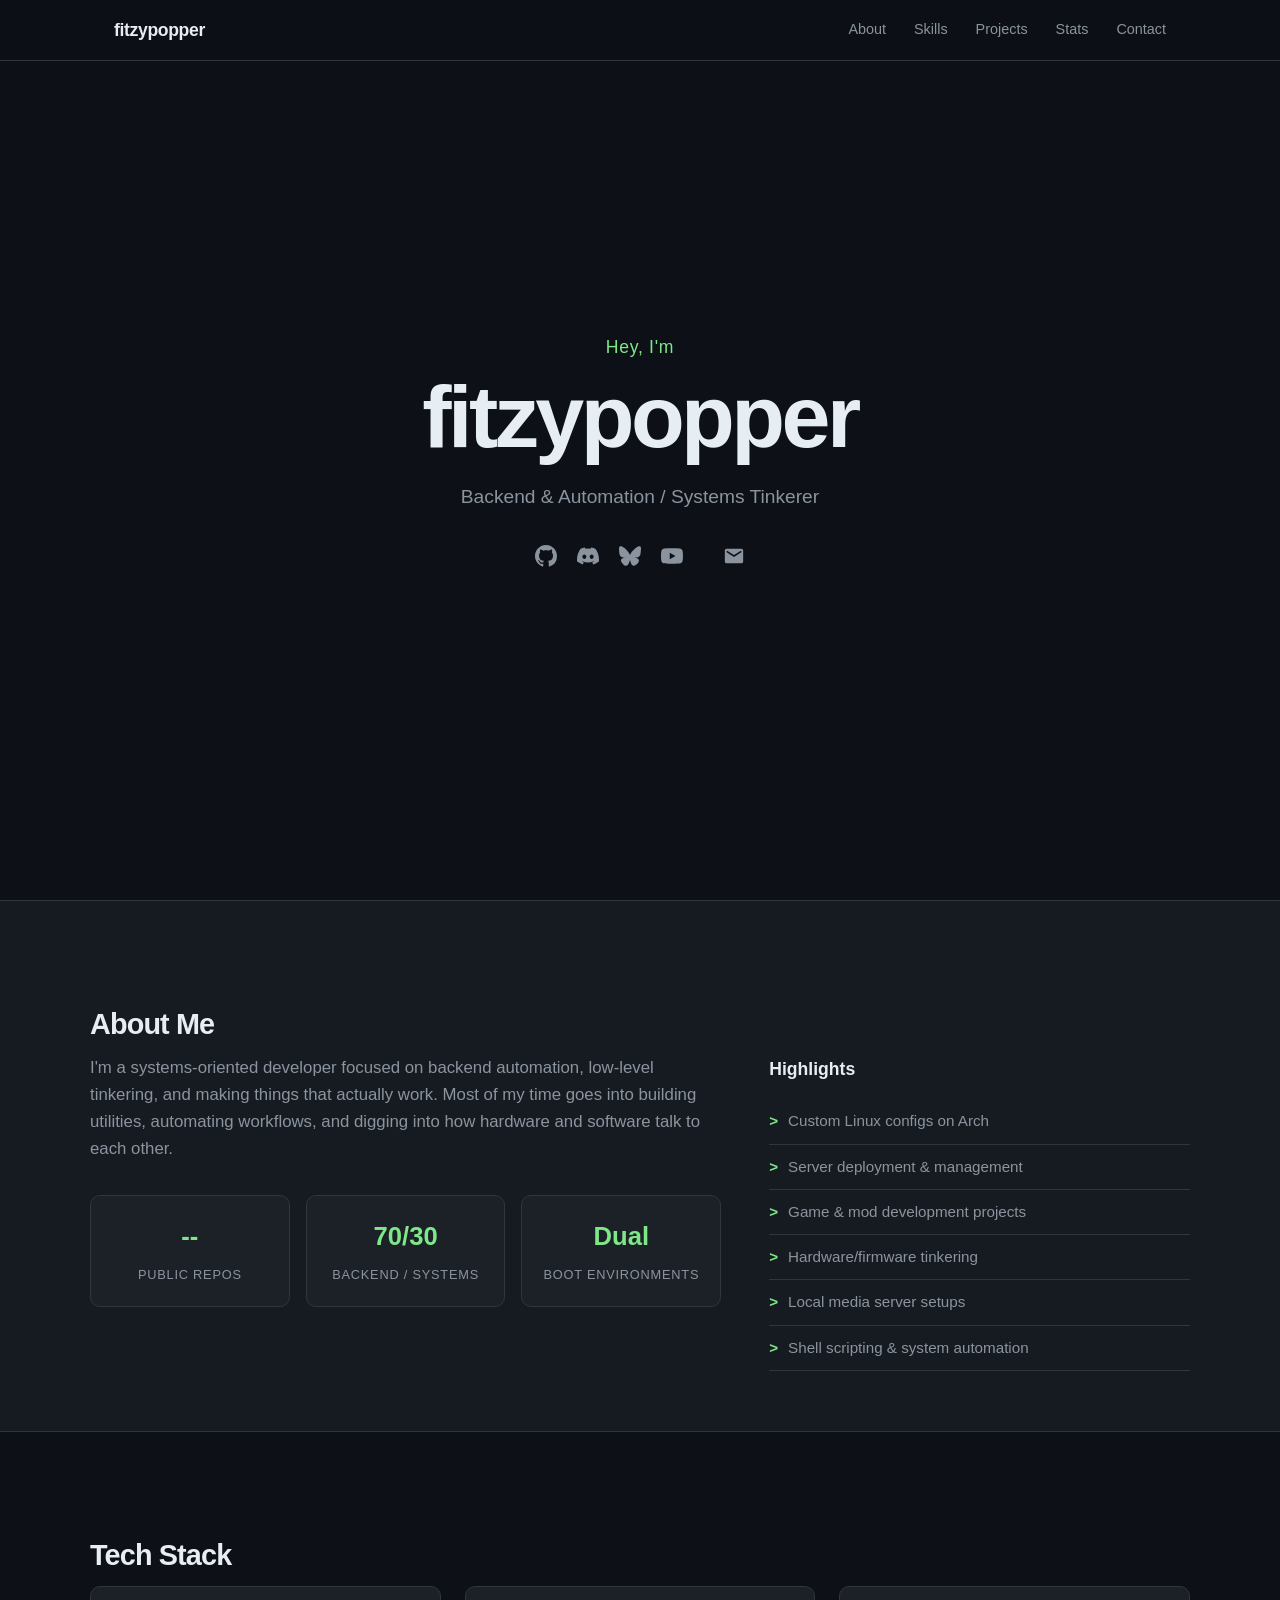
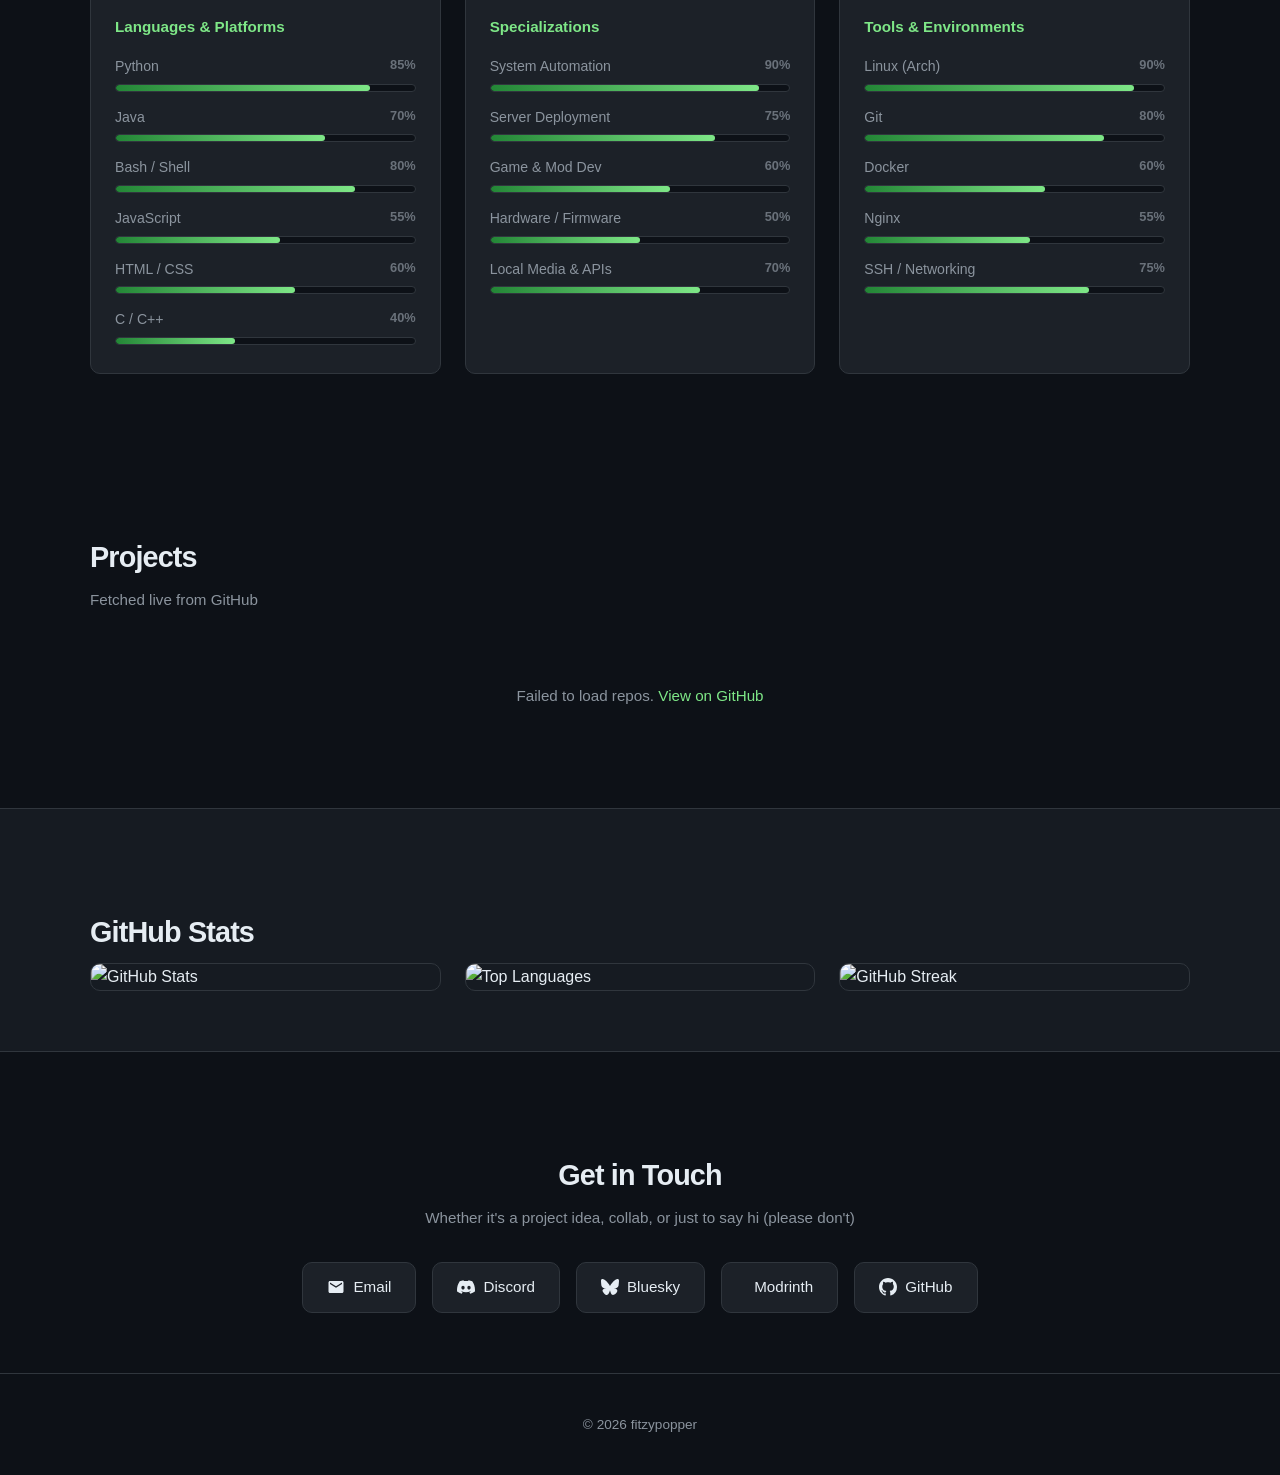
==== commit a96b9382: "Replace Modrinth SVG with a new design" ====
--- a/index.html
+++ b/index.html
@@ -49,8 +49,7 @@
         </a>
         <!-- Modrinth -->
         <a href="https://modrinth.com/user/Fitzypopper" target="_blank" rel="noopener" title="Modrinth">
-          <svg viewBox="0 0 24 24" width="22" height="22" fill="currentColor"><path d="M12.252 2c-.22 0-.442.02-.66.06L3.92 3.58a2.533 2.533 0 0 0-2.027 2.48v11.88a2.533 2.533 0 0 0 1.62 2.37l8.28 3.32a2.53 2.53 0 0 0 1.83 0l8.28-3.32a2.533 2.533 0 0 0 1.62-2.37V6.06a2.533 2.533 0 0 0-2.027-2.48l-7.672-1.52a2.9 2.9 0 0 0-.584-.06zm-7.38 5.11 6.556-1.3 6.556 1.3v9.78l-6.556 2.63-6.556-2.63V7.11z"/></svg>
-        </a>
+          <svg xmlns="http://www.w3.org/2000/svg" xml:space="preserve" viewBox="0 0 512 512"><path d="m446.1 348.5 42.1 14.6C447.7 451 358.8 512 255.7 512c-85.4 0-161.1-41.9-207.6-106.3-7.7-9.9-16.7-24-22.5-37.5C11.5 339.4 2.7 307.6.3 274h44.5c2.1 25.2 8.7 49.1 18.9 71l37.5-22.5c-8.8-20.3-13.7-42.8-13.7-66.3 0-92.5 75.1-167.6 167.6-167.6 2.3 0 4.6 0 6.8.1l-7 44.1c-68 .1-123.3 55.3-123.3 123.4 0 15.2 2.8 29.8 7.8 43.3l49.1-29.5-14.9-39.4 46.6-47.9 58.9-12.7 17.1 21-27.2 27.5-23.7 7.5-16.9 17.4 8.3 23.1 16.8 17.9 23.7-6.3 16.9-18.5 36.9-11.7 11 24.7-38 46.6-63.7 20.2-28.6-31.8-49.7 29.8c22.6 25.9 55.9 42.4 93 42.4 3.5 0 6.9-.1 10.3-.4l12.3 43.1c-7.5 1-15 1.5-22.6 1.5-53.2 0-100.7-24.9-131.4-63.6l-37.5 22.5c38.6 51.5 100.2 84.9 169.5 84.9 83.8-.1 156.2-48.8 190.5-119.3M505.7 201c-2.1-10.5-5.2-21.1-9.3-32.1C460.8 70.4 366.4 0 255.7 0 123.2 0 14.1 100.9 1 230h44.6C58.5 125.4 147.7 44.3 255.7 44.3c90 0 167 56.3 197.6 135.6l-43.4 11.7c-18.9-45.3-57.2-80.5-104.4-95.4l-7 44.3c30.1 11.3 54.6 34.1 68.3 62.9 7 18.7 9.4 29.8 11.3 42 .3 3.5.5 7.1.5 10.6 0 49.2-28.9 91.7-70.5 111.5l12.3 43c60.2-25.4 102.5-85.1 102.5-154.5 0-7.5-.5-14.9-1.5-22.1l43.4-11.7c1.7 10.9 2.7 22.2 2.7 33.6 0 17.2-2.1 34.3-6.2 51l42 14.5c5.5-20.9 8.5-42.9 8.5-65.6-.1-18.6-2.2-37-6.1-54.7" style="fill:#46d66d"/></svg>        </a>
         <!-- Email -->
         <a href="mailto:fitzypopper@proton.me" title="Email">
           <svg viewBox="0 0 24 24" width="22" height="22" fill="currentColor"><path d="M20 4H4c-1.1 0-2 .9-2 2v12c0 1.1.9 2 2 2h16c1.1 0 2-.9 2-2V6c0-1.1-.9-2-2-2zm0 4l-8 5-8-5V6l8 5 8-5v2z"/></svg>
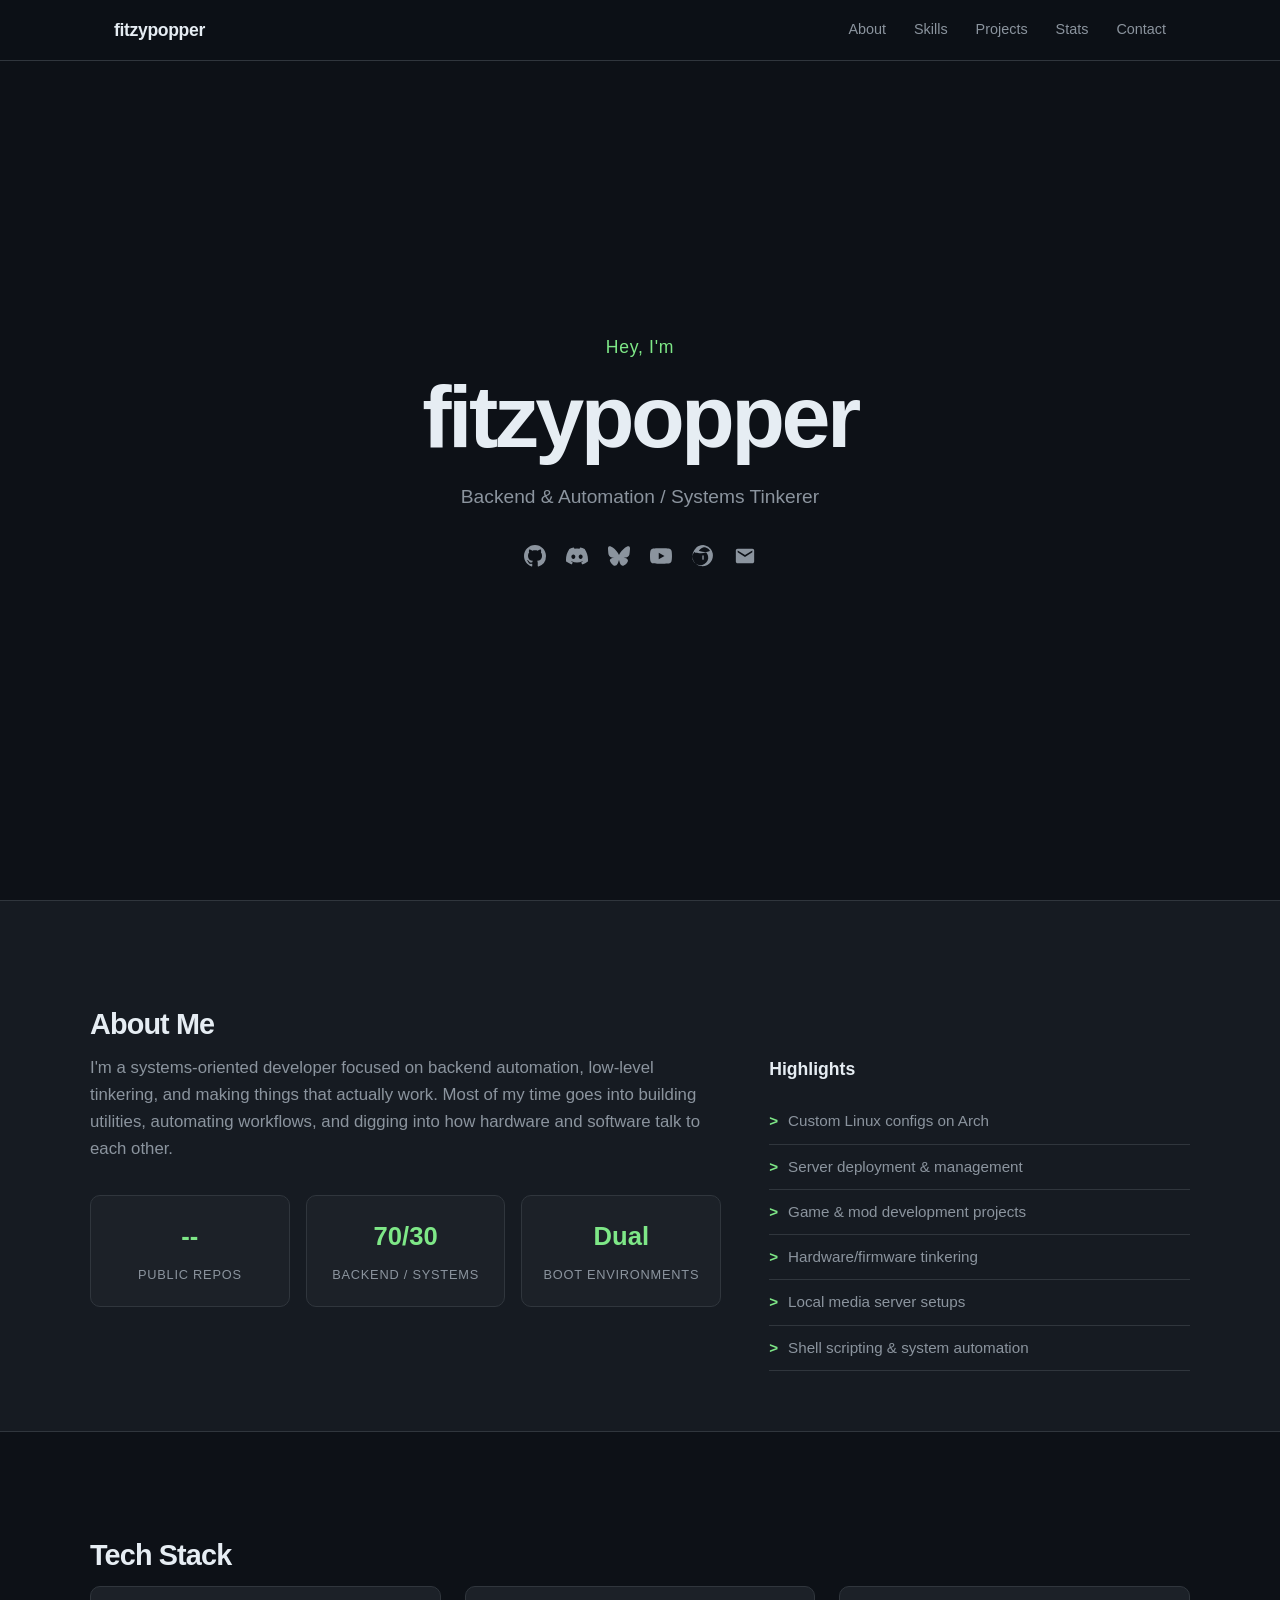
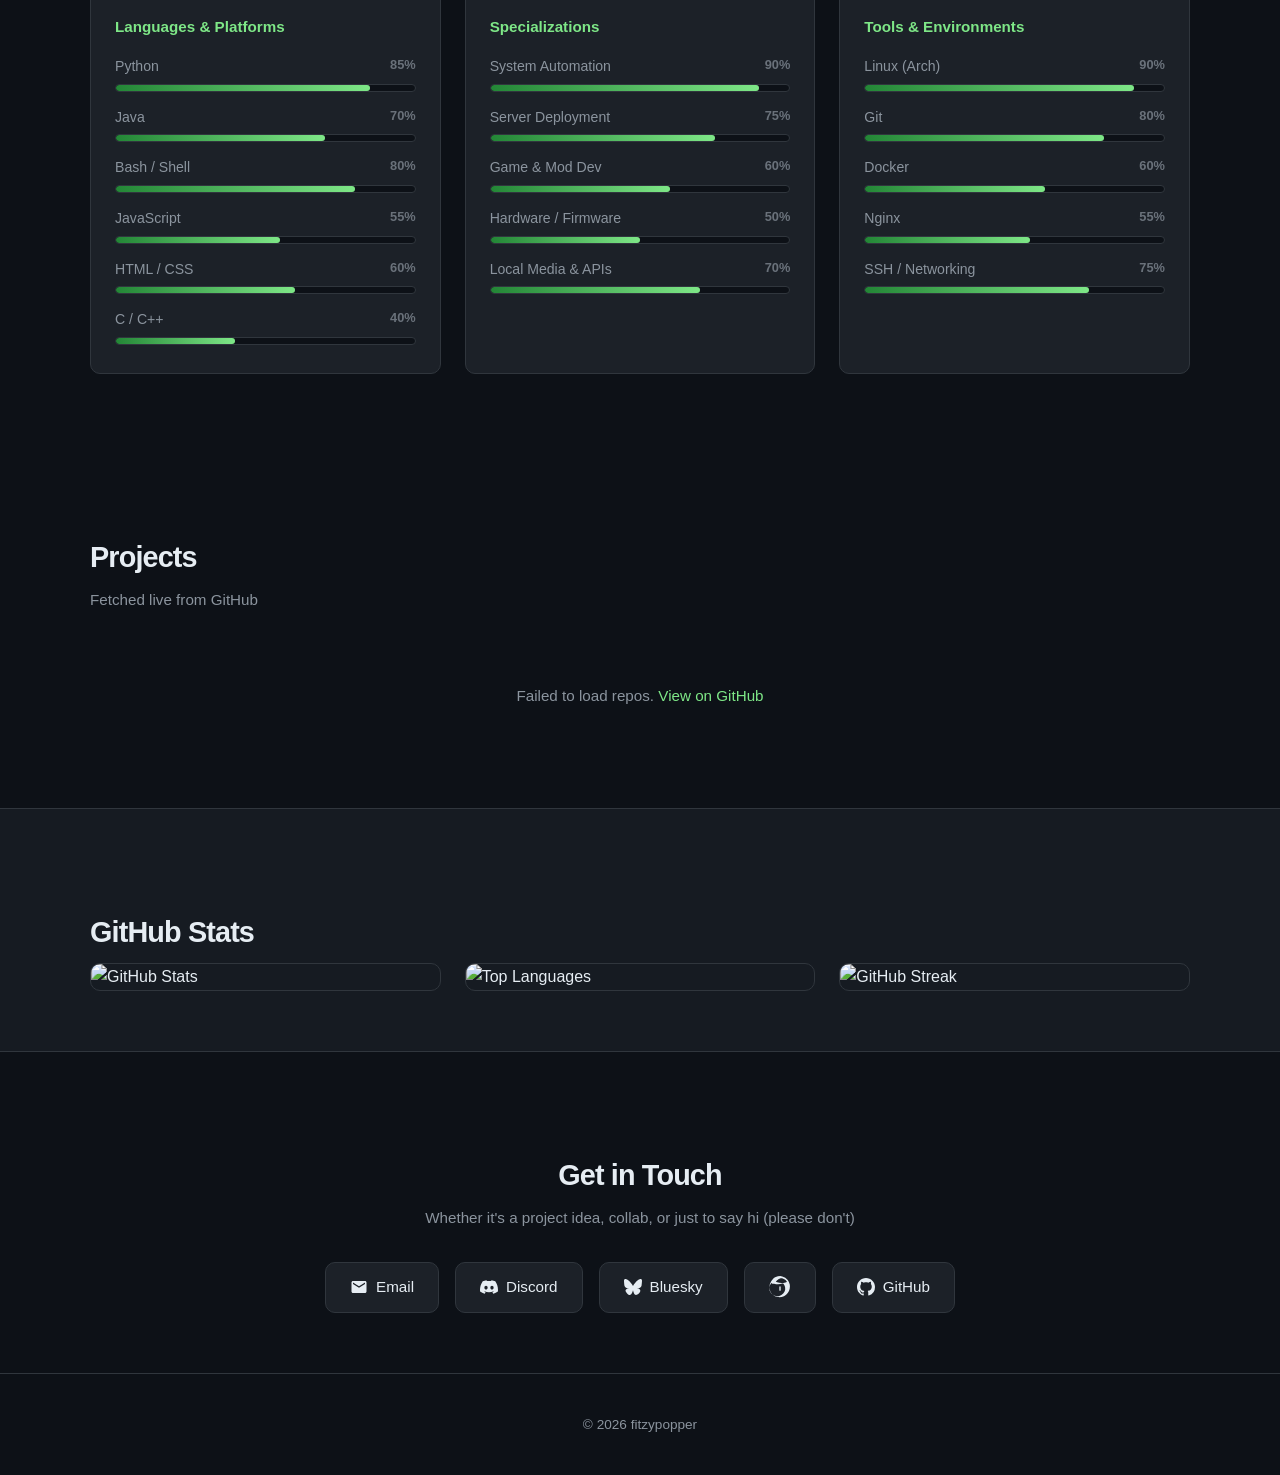
==== commit 14ad9434: "Replace SVG icons and update email link" ====
--- a/index.html
+++ b/index.html
@@ -49,8 +49,7 @@
         </a>
         <!-- Modrinth -->
         <a href="https://modrinth.com/user/Fitzypopper" target="_blank" rel="noopener" title="Modrinth">
-          <svg xmlns="http://www.w3.org/2000/svg" xml:space="preserve" viewBox="0 0 512 512"><path d="m446.1 348.5 42.1 14.6C447.7 451 358.8 512 255.7 512c-85.4 0-161.1-41.9-207.6-106.3-7.7-9.9-16.7-24-22.5-37.5C11.5 339.4 2.7 307.6.3 274h44.5c2.1 25.2 8.7 49.1 18.9 71l37.5-22.5c-8.8-20.3-13.7-42.8-13.7-66.3 0-92.5 75.1-167.6 167.6-167.6 2.3 0 4.6 0 6.8.1l-7 44.1c-68 .1-123.3 55.3-123.3 123.4 0 15.2 2.8 29.8 7.8 43.3l49.1-29.5-14.9-39.4 46.6-47.9 58.9-12.7 17.1 21-27.2 27.5-23.7 7.5-16.9 17.4 8.3 23.1 16.8 17.9 23.7-6.3 16.9-18.5 36.9-11.7 11 24.7-38 46.6-63.7 20.2-28.6-31.8-49.7 29.8c22.6 25.9 55.9 42.4 93 42.4 3.5 0 6.9-.1 10.3-.4l12.3 43.1c-7.5 1-15 1.5-22.6 1.5-53.2 0-100.7-24.9-131.4-63.6l-37.5 22.5c38.6 51.5 100.2 84.9 169.5 84.9 83.8-.1 156.2-48.8 190.5-119.3M505.7 201c-2.1-10.5-5.2-21.1-9.3-32.1C460.8 70.4 366.4 0 255.7 0 123.2 0 14.1 100.9 1 230h44.6C58.5 125.4 147.7 44.3 255.7 44.3c90 0 167 56.3 197.6 135.6l-43.4 11.7c-18.9-45.3-57.2-80.5-104.4-95.4l-7 44.3c30.1 11.3 54.6 34.1 68.3 62.9 7 18.7 9.4 29.8 11.3 42 .3 3.5.5 7.1.5 10.6 0 49.2-28.9 91.7-70.5 111.5l12.3 43c60.2-25.4 102.5-85.1 102.5-154.5 0-7.5-.5-14.9-1.5-22.1l43.4-11.7c1.7 10.9 2.7 22.2 2.7 33.6 0 17.2-2.1 34.3-6.2 51l42 14.5c5.5-20.9 8.5-42.9 8.5-65.6-.1-18.6-2.2-37-6.1-54.7" style="fill:#46d66d"/></svg>        </a>
-        <!-- Email -->
+          <svg viewBox="0 0 24 24" width="22" height="22" fill="currentColor"><path d="M12.252.004a11.78 11.78 0 0 0-2.519.285c-2.18.434-4.137 1.528-5.617 3.141A12.003 12.003 0 0 0 1.07 8.358c-.68 2.218-.737 4.56-.164 6.81.42 1.65 1.258 3.187 2.443 4.482 1.63 1.782 3.82 2.96 6.22 3.344 2.288.366 4.639.02 6.744-.993 1.706-.82 3.197-2.072 4.298-3.613a11.96 11.96 0 0 0 1.95-4.51c.325-1.488.356-3.033.09-4.532a11.97 11.97 0 0 0-2.227-5.06A11.986 11.986 0 0 0 14.517.514a11.83 11.83 0 0 0-2.265-.51zm-.242 2.201c3.082 0 5.86 1.485 7.57 3.992a9.78 9.78 0 0 1-1.637.766c-1.393.5-2.88.756-4.37.756-1.571 0-3.136-.282-4.596-.837a9.852 9.852 0 0 1-1.554-.73c1.722-2.54 4.508-4.041 7.587-4.041zM5.56 8.347c1.392.514 2.871.777 4.363.777 1.572 0 3.136-.282 4.596-.837.247-.093.491-.194.733-.302.825.865 1.482 1.889 1.918 3.018a9.8 9.8 0 0 1 .475 3.996c-.305 1.565-1.048 3.003-2.146 4.152a9.774 9.774 0 0 1-4.28 2.585c-.96.257-1.958.336-2.952.234a9.778 9.778 0 0 1-4.71-2.052 9.802 9.802 0 0 1-2.906-4.22 9.82 9.82 0 0 1 .28-5.32c.381-1.021.96-1.953 1.705-2.753.303.25.617.482.93.722zm6.45 2.853a.75.75 0 0 0-.75.75v3.5a.75.75 0 0 0 1.5 0v-3.5a.75.75 0 0 0-.75-.75z"/></svg>        <!-- Email -->
         <a href="mailto:fitzypopper@proton.me" title="Email">
           <svg viewBox="0 0 24 24" width="22" height="22" fill="currentColor"><path d="M20 4H4c-1.1 0-2 .9-2 2v12c0 1.1.9 2 2 2h16c1.1 0 2-.9 2-2V6c0-1.1-.9-2-2-2zm0 4l-8 5-8-5V6l8 5 8-5v2z"/></svg>
         </a>
@@ -245,8 +244,7 @@
           Bluesky
         </a>
         <a href="https://modrinth.com/user/Fitzypopper" target="_blank" rel="noopener" class="contact-btn">
-          <svg xmlns="http://www.w3.org/2000/svg" xml:space="preserve" viewBox="0 0 512 512"><path d="m446.1 348.5 42.1 14.6C447.7 451 358.8 512 255.7 512c-85.4 0-161.1-41.9-207.6-106.3-7.7-9.9-16.7-24-22.5-37.5C11.5 339.4 2.7 307.6.3 274h44.5c2.1 25.2 8.7 49.1 18.9 71l37.5-22.5c-8.8-20.3-13.7-42.8-13.7-66.3 0-92.5 75.1-167.6 167.6-167.6 2.3 0 4.6 0 6.8.1l-7 44.1c-68 .1-123.3 55.3-123.3 123.4 0 15.2 2.8 29.8 7.8 43.3l49.1-29.5-14.9-39.4 46.6-47.9 58.9-12.7 17.1 21-27.2 27.5-23.7 7.5-16.9 17.4 8.3 23.1 16.8 17.9 23.7-6.3 16.9-18.5 36.9-11.7 11 24.7-38 46.6-63.7 20.2-28.6-31.8-49.7 29.8c22.6 25.9 55.9 42.4 93 42.4 3.5 0 6.9-.1 10.3-.4l12.3 43.1c-7.5 1-15 1.5-22.6 1.5-53.2 0-100.7-24.9-131.4-63.6l-37.5 22.5c38.6 51.5 100.2 84.9 169.5 84.9 83.8-.1 156.2-48.8 190.5-119.3M505.7 201c-2.1-10.5-5.2-21.1-9.3-32.1C460.8 70.4 366.4 0 255.7 0 123.2 0 14.1 100.9 1 230h44.6C58.5 125.4 147.7 44.3 255.7 44.3c90 0 167 56.3 197.6 135.6l-43.4 11.7c-18.9-45.3-57.2-80.5-104.4-95.4l-7 44.3c30.1 11.3 54.6 34.1 68.3 62.9 7 18.7 9.4 29.8 11.3 42 .3 3.5.5 7.1.5 10.6 0 49.2-28.9 91.7-70.5 111.5l12.3 43c60.2-25.4 102.5-85.1 102.5-154.5 0-7.5-.5-14.9-1.5-22.1l43.4-11.7c1.7 10.9 2.7 22.2 2.7 33.6 0 17.2-2.1 34.3-6.2 51l42 14.5c5.5-20.9 8.5-42.9 8.5-65.6-.1-18.6-2.2-37-6.1-54.7" style="fill:#46d66d"/></svg>          Modrinth
-        </a>
+          <svg viewBox="0 0 24 24" width="22" height="22" fill="currentColor"><path d="M12.252.004a11.78 11.78 0 0 0-2.519.285c-2.18.434-4.137 1.528-5.617 3.141A12.003 12.003 0 0 0 1.07 8.358c-.68 2.218-.737 4.56-.164 6.81.42 1.65 1.258 3.187 2.443 4.482 1.63 1.782 3.82 2.96 6.22 3.344 2.288.366 4.639.02 6.744-.993 1.706-.82 3.197-2.072 4.298-3.613a11.96 11.96 0 0 0 1.95-4.51c.325-1.488.356-3.033.09-4.532a11.97 11.97 0 0 0-2.227-5.06A11.986 11.986 0 0 0 14.517.514a11.83 11.83 0 0 0-2.265-.51zm-.242 2.201c3.082 0 5.86 1.485 7.57 3.992a9.78 9.78 0 0 1-1.637.766c-1.393.5-2.88.756-4.37.756-1.571 0-3.136-.282-4.596-.837a9.852 9.852 0 0 1-1.554-.73c1.722-2.54 4.508-4.041 7.587-4.041zM5.56 8.347c1.392.514 2.871.777 4.363.777 1.572 0 3.136-.282 4.596-.837.247-.093.491-.194.733-.302.825.865 1.482 1.889 1.918 3.018a9.8 9.8 0 0 1 .475 3.996c-.305 1.565-1.048 3.003-2.146 4.152a9.774 9.774 0 0 1-4.28 2.585c-.96.257-1.958.336-2.952.234a9.778 9.778 0 0 1-4.71-2.052 9.802 9.802 0 0 1-2.906-4.22 9.82 9.82 0 0 1 .28-5.32c.381-1.021.96-1.953 1.705-2.753.303.25.617.482.93.722zm6.45 2.853a.75.75 0 0 0-.75.75v3.5a.75.75 0 0 0 1.5 0v-3.5a.75.75 0 0 0-.75-.75z"/></svg>        </a>
         <a href="https://github.com/fitzypopper" target="_blank" rel="noopener" class="contact-btn">
           <svg viewBox="0 0 24 24" width="18" height="18" fill="currentColor"><path d="M12 0C5.37 0 0 5.37 0 12c0 5.31 3.435 9.795 8.205 11.385.6.105.825-.255.825-.57 0-.285-.015-1.23-.015-2.235-3.015.555-3.795-.735-4.035-1.41-.135-.345-.72-1.41-1.23-1.695-.42-.225-1.02-.78-.015-.795.945-.015 1.62.87 1.845 1.23 1.08 1.815 2.805 1.305 3.495.99.105-.78.42-1.305.765-1.605-2.67-.3-5.46-1.335-5.46-5.925 0-1.305.465-2.385 1.23-3.225-.12-.3-.54-1.53.12-3.18 0 0 1.005-.315 3.3 1.23.96-.27 1.98-.405 3-.405s2.04.135 3 .405c2.295-1.56 3.3-1.23 3.3-1.23.66 1.65.24 2.88.12 3.18.765.84 1.23 1.905 1.23 3.225 0 4.605-2.805 5.625-5.475 5.925.435.375.81 1.095.81 2.22 0 1.605-.015 2.895-.015 3.3 0 .315.225.69.825.57A12.02 12.02 0 0024 12c0-6.63-5.37-12-12-12z"/></svg>
           GitHub
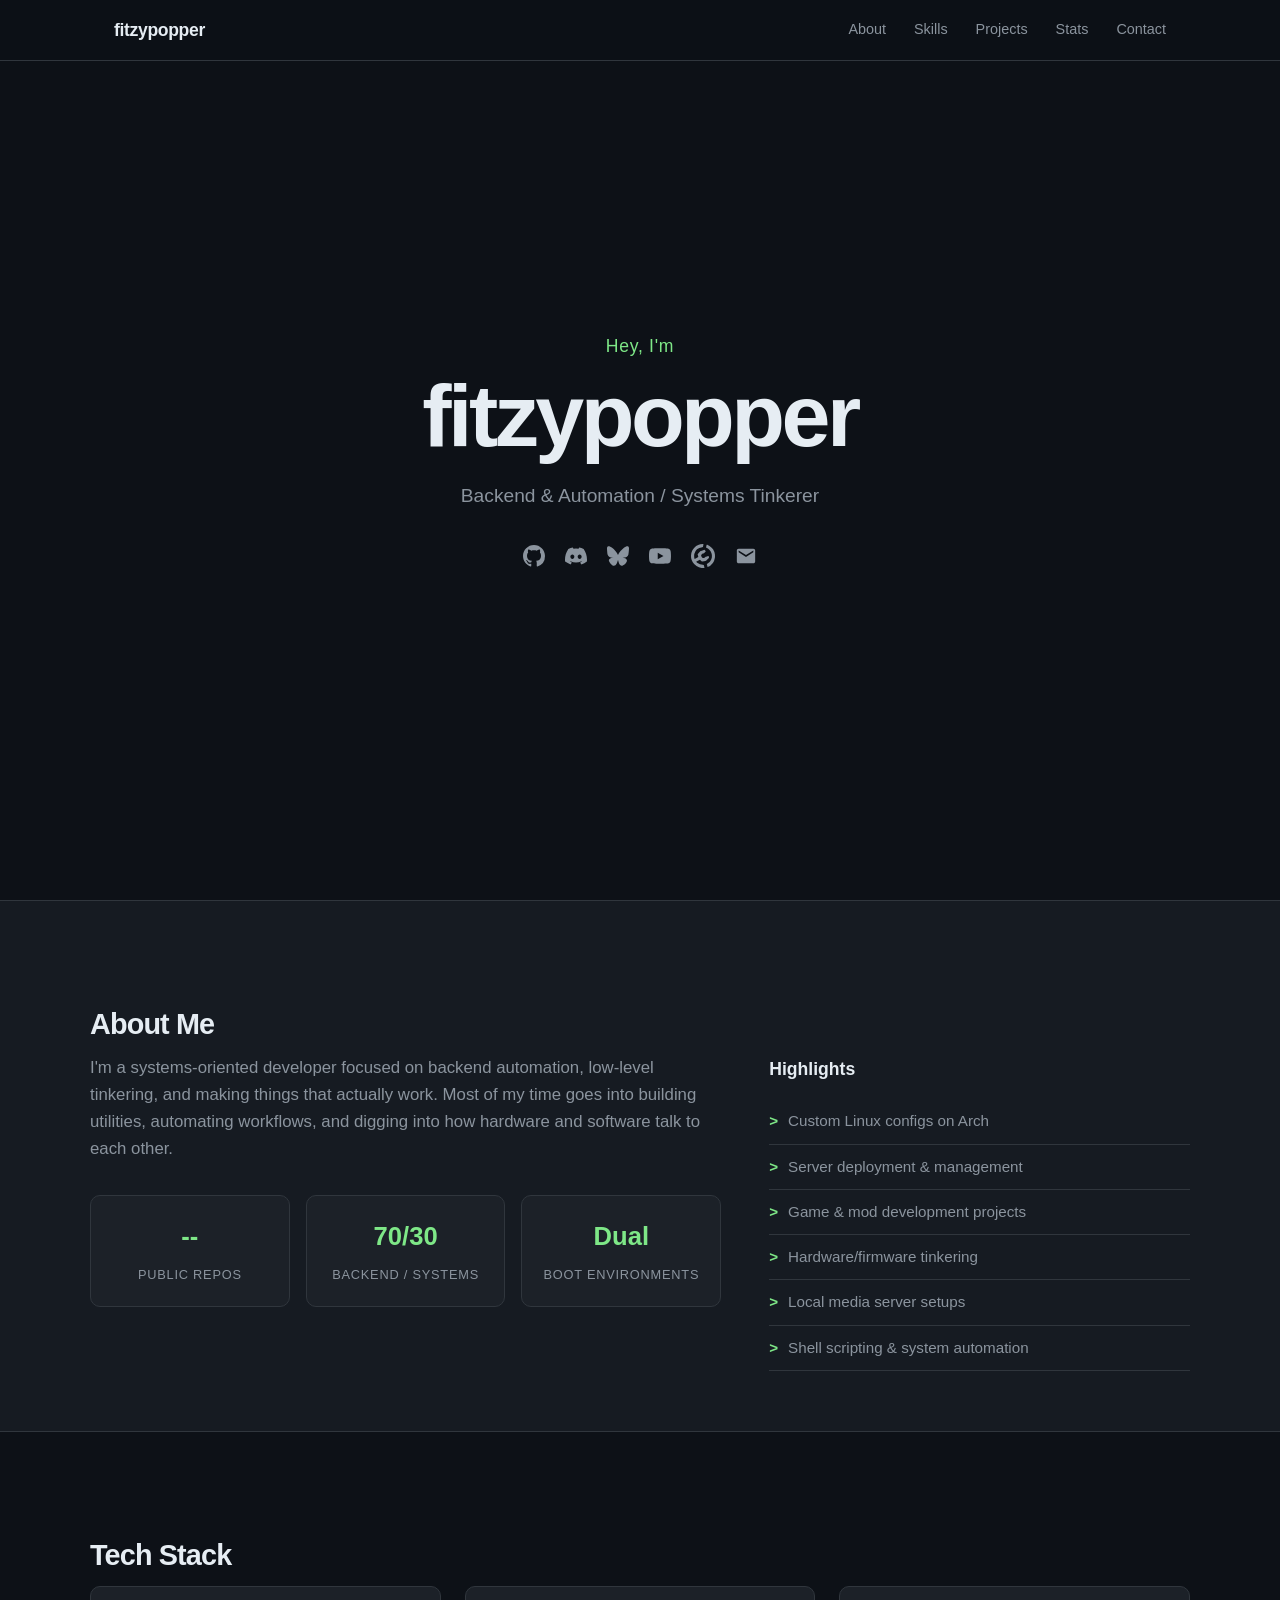
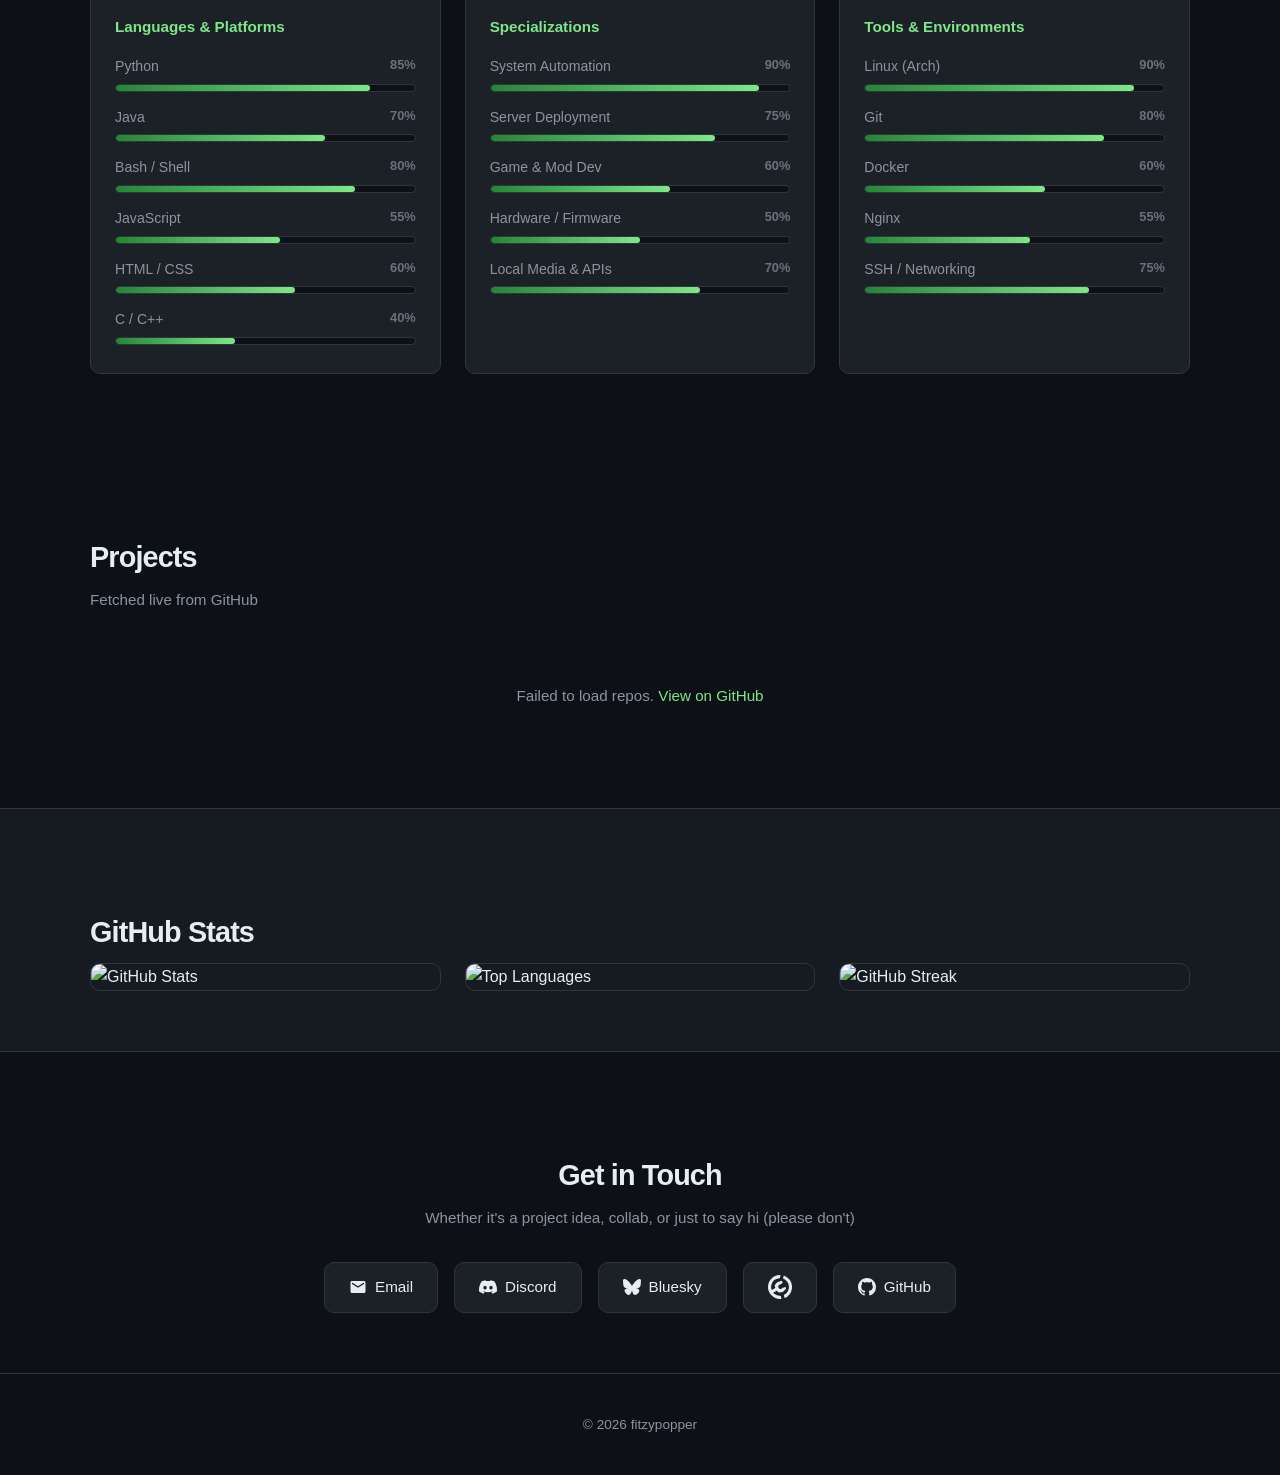
==== commit aac5f9c5: "Update index.html" ====
--- a/index.html
+++ b/index.html
@@ -49,8 +49,7 @@
         </a>
         <!-- Modrinth -->
         <a href="https://modrinth.com/user/Fitzypopper" target="_blank" rel="noopener" title="Modrinth">
-          <svg viewBox="0 0 24 24" width="22" height="22" fill="currentColor"><path d="M12.252.004a11.78 11.78 0 0 0-2.519.285c-2.18.434-4.137 1.528-5.617 3.141A12.003 12.003 0 0 0 1.07 8.358c-.68 2.218-.737 4.56-.164 6.81.42 1.65 1.258 3.187 2.443 4.482 1.63 1.782 3.82 2.96 6.22 3.344 2.288.366 4.639.02 6.744-.993 1.706-.82 3.197-2.072 4.298-3.613a11.96 11.96 0 0 0 1.95-4.51c.325-1.488.356-3.033.09-4.532a11.97 11.97 0 0 0-2.227-5.06A11.986 11.986 0 0 0 14.517.514a11.83 11.83 0 0 0-2.265-.51zm-.242 2.201c3.082 0 5.86 1.485 7.57 3.992a9.78 9.78 0 0 1-1.637.766c-1.393.5-2.88.756-4.37.756-1.571 0-3.136-.282-4.596-.837a9.852 9.852 0 0 1-1.554-.73c1.722-2.54 4.508-4.041 7.587-4.041zM5.56 8.347c1.392.514 2.871.777 4.363.777 1.572 0 3.136-.282 4.596-.837.247-.093.491-.194.733-.302.825.865 1.482 1.889 1.918 3.018a9.8 9.8 0 0 1 .475 3.996c-.305 1.565-1.048 3.003-2.146 4.152a9.774 9.774 0 0 1-4.28 2.585c-.96.257-1.958.336-2.952.234a9.778 9.778 0 0 1-4.71-2.052 9.802 9.802 0 0 1-2.906-4.22 9.82 9.82 0 0 1 .28-5.32c.381-1.021.96-1.953 1.705-2.753.303.25.617.482.93.722zm6.45 2.853a.75.75 0 0 0-.75.75v3.5a.75.75 0 0 0 1.5 0v-3.5a.75.75 0 0 0-.75-.75z"/></svg>        <!-- Email -->
-        <a href="mailto:fitzypopper@proton.me" title="Email">
+          <svg xmlns="http://www.w3.org/2000/svg" width="24" height="24" viewBox="0 0 24 24"><path fill="currentColor" d="M12.252.004a11.78 11.768 0 0 0-8.92 3.73a11 11 0 0 0-2.17 3.11a11.37 11.359 0 0 0-1.16 5.169c0 1.42.17 2.5.6 3.77c.24.759.77 1.899 1.17 2.529a12.3 12.298 0 0 0 8.85 5.639c.44.05 2.54.07 2.76.02c.2-.04.22.1-.26-1.7l-.36-1.37l-1.01-.06a8.5 8.489 0 0 1-5.18-1.8a5.3 5.3 0 0 1-1.3-1.26c0-.05.34-.28.74-.5a37.572 37.545 0 0 1 2.88-1.629c.03 0 .5.45 1.06.98l1 .97l2.07-.43l2.06-.43l1.47-1.47c.8-.8 1.48-1.5 1.48-1.52c0-.09-.42-1.63-.46-1.7c-.04-.06-.2-.03-1.02.18c-.53.13-1.2.3-1.45.4l-.48.15l-.53.53l-.53.53l-.93.1l-.93.07l-.52-.5a2.7 2.7 0 0 1-.96-1.7l-.13-.6l.43-.57c.68-.9.68-.9 1.46-1.1c.4-.1.65-.2.83-.33c.13-.099.65-.579 1.14-1.069l.9-.9l-.7-.7l-.7-.7l-1.95.54c-1.07.3-1.96.53-1.97.53c-.03 0-2.23 2.48-2.63 2.97l-.29.35l.28 1.03c.16.56.3 1.16.31 1.34l.03.3l-.34.23c-.37.23-2.22 1.3-2.84 1.63c-.36.2-.37.2-.44.1c-.08-.1-.23-.6-.32-1.03c-.18-.86-.17-2.75.02-3.73a8.84 8.84 0 0 1 7.9-6.93c.43-.03.77-.08.78-.1c.06-.17.5-2.999.47-3.039c-.01-.02-.1-.02-.2-.03Zm3.68.67c-.2 0-.3.1-.37.38c-.06.23-.46 2.42-.46 2.52c0 .04.1.11.22.16a8.51 8.499 0 0 1 2.99 2a8.38 8.379 0 0 1 2.16 3.449a6.9 6.9 0 0 1 .4 2.8c0 1.07 0 1.27-.1 1.73a9.4 9.4 0 0 1-1.76 3.769c-.32.4-.98 1.06-1.37 1.38c-.38.32-1.54 1.1-1.7 1.14c-.1.03-.1.06-.07.26c.03.18.64 2.56.7 2.78l.06.06a12.07 12.058 0 0 0 7.27-9.4c.13-.77.13-2.58 0-3.4a11.96 11.948 0 0 0-5.73-8.578c-.7-.42-2.05-1.06-2.25-1.06Z"/></svg>        <a href="mailto:fitzypopper@proton.me" title="Email">
           <svg viewBox="0 0 24 24" width="22" height="22" fill="currentColor"><path d="M20 4H4c-1.1 0-2 .9-2 2v12c0 1.1.9 2 2 2h16c1.1 0 2-.9 2-2V6c0-1.1-.9-2-2-2zm0 4l-8 5-8-5V6l8 5 8-5v2z"/></svg>
         </a>
       </div>
@@ -244,8 +243,7 @@
           Bluesky
         </a>
         <a href="https://modrinth.com/user/Fitzypopper" target="_blank" rel="noopener" class="contact-btn">
-          <svg viewBox="0 0 24 24" width="22" height="22" fill="currentColor"><path d="M12.252.004a11.78 11.78 0 0 0-2.519.285c-2.18.434-4.137 1.528-5.617 3.141A12.003 12.003 0 0 0 1.07 8.358c-.68 2.218-.737 4.56-.164 6.81.42 1.65 1.258 3.187 2.443 4.482 1.63 1.782 3.82 2.96 6.22 3.344 2.288.366 4.639.02 6.744-.993 1.706-.82 3.197-2.072 4.298-3.613a11.96 11.96 0 0 0 1.95-4.51c.325-1.488.356-3.033.09-4.532a11.97 11.97 0 0 0-2.227-5.06A11.986 11.986 0 0 0 14.517.514a11.83 11.83 0 0 0-2.265-.51zm-.242 2.201c3.082 0 5.86 1.485 7.57 3.992a9.78 9.78 0 0 1-1.637.766c-1.393.5-2.88.756-4.37.756-1.571 0-3.136-.282-4.596-.837a9.852 9.852 0 0 1-1.554-.73c1.722-2.54 4.508-4.041 7.587-4.041zM5.56 8.347c1.392.514 2.871.777 4.363.777 1.572 0 3.136-.282 4.596-.837.247-.093.491-.194.733-.302.825.865 1.482 1.889 1.918 3.018a9.8 9.8 0 0 1 .475 3.996c-.305 1.565-1.048 3.003-2.146 4.152a9.774 9.774 0 0 1-4.28 2.585c-.96.257-1.958.336-2.952.234a9.778 9.778 0 0 1-4.71-2.052 9.802 9.802 0 0 1-2.906-4.22 9.82 9.82 0 0 1 .28-5.32c.381-1.021.96-1.953 1.705-2.753.303.25.617.482.93.722zm6.45 2.853a.75.75 0 0 0-.75.75v3.5a.75.75 0 0 0 1.5 0v-3.5a.75.75 0 0 0-.75-.75z"/></svg>        </a>
-        <a href="https://github.com/fitzypopper" target="_blank" rel="noopener" class="contact-btn">
+          <svg xmlns="http://www.w3.org/2000/svg" width="24" height="24" viewBox="0 0 24 24"><path fill="currentColor" d="M12.252.004a11.78 11.768 0 0 0-8.92 3.73a11 11 0 0 0-2.17 3.11a11.37 11.359 0 0 0-1.16 5.169c0 1.42.17 2.5.6 3.77c.24.759.77 1.899 1.17 2.529a12.3 12.298 0 0 0 8.85 5.639c.44.05 2.54.07 2.76.02c.2-.04.22.1-.26-1.7l-.36-1.37l-1.01-.06a8.5 8.489 0 0 1-5.18-1.8a5.3 5.3 0 0 1-1.3-1.26c0-.05.34-.28.74-.5a37.572 37.545 0 0 1 2.88-1.629c.03 0 .5.45 1.06.98l1 .97l2.07-.43l2.06-.43l1.47-1.47c.8-.8 1.48-1.5 1.48-1.52c0-.09-.42-1.63-.46-1.7c-.04-.06-.2-.03-1.02.18c-.53.13-1.2.3-1.45.4l-.48.15l-.53.53l-.53.53l-.93.1l-.93.07l-.52-.5a2.7 2.7 0 0 1-.96-1.7l-.13-.6l.43-.57c.68-.9.68-.9 1.46-1.1c.4-.1.65-.2.83-.33c.13-.099.65-.579 1.14-1.069l.9-.9l-.7-.7l-.7-.7l-1.95.54c-1.07.3-1.96.53-1.97.53c-.03 0-2.23 2.48-2.63 2.97l-.29.35l.28 1.03c.16.56.3 1.16.31 1.34l.03.3l-.34.23c-.37.23-2.22 1.3-2.84 1.63c-.36.2-.37.2-.44.1c-.08-.1-.23-.6-.32-1.03c-.18-.86-.17-2.75.02-3.73a8.84 8.84 0 0 1 7.9-6.93c.43-.03.77-.08.78-.1c.06-.17.5-2.999.47-3.039c-.01-.02-.1-.02-.2-.03Zm3.68.67c-.2 0-.3.1-.37.38c-.06.23-.46 2.42-.46 2.52c0 .04.1.11.22.16a8.51 8.499 0 0 1 2.99 2a8.38 8.379 0 0 1 2.16 3.449a6.9 6.9 0 0 1 .4 2.8c0 1.07 0 1.27-.1 1.73a9.4 9.4 0 0 1-1.76 3.769c-.32.4-.98 1.06-1.37 1.38c-.38.32-1.54 1.1-1.7 1.14c-.1.03-.1.06-.07.26c.03.18.64 2.56.7 2.78l.06.06a12.07 12.058 0 0 0 7.27-9.4c.13-.77.13-2.58 0-3.4a11.96 11.948 0 0 0-5.73-8.578c-.7-.42-2.05-1.06-2.25-1.06Z"/></svg>        <a href="https://github.com/fitzypopper" target="_blank" rel="noopener" class="contact-btn">
           <svg viewBox="0 0 24 24" width="18" height="18" fill="currentColor"><path d="M12 0C5.37 0 0 5.37 0 12c0 5.31 3.435 9.795 8.205 11.385.6.105.825-.255.825-.57 0-.285-.015-1.23-.015-2.235-3.015.555-3.795-.735-4.035-1.41-.135-.345-.72-1.41-1.23-1.695-.42-.225-1.02-.78-.015-.795.945-.015 1.62.87 1.845 1.23 1.08 1.815 2.805 1.305 3.495.99.105-.78.42-1.305.765-1.605-2.67-.3-5.46-1.335-5.46-5.925 0-1.305.465-2.385 1.23-3.225-.12-.3-.54-1.53.12-3.18 0 0 1.005-.315 3.3 1.23.96-.27 1.98-.405 3-.405s2.04.135 3 .405c2.295-1.56 3.3-1.23 3.3-1.23.66 1.65.24 2.88.12 3.18.765.84 1.23 1.905 1.23 3.225 0 4.605-2.805 5.625-5.475 5.925.435.375.81 1.095.81 2.22 0 1.605-.015 2.895-.015 3.3 0 .315.225.69.825.57A12.02 12.02 0 0024 12c0-6.63-5.37-12-12-12z"/></svg>
           GitHub
         </a>
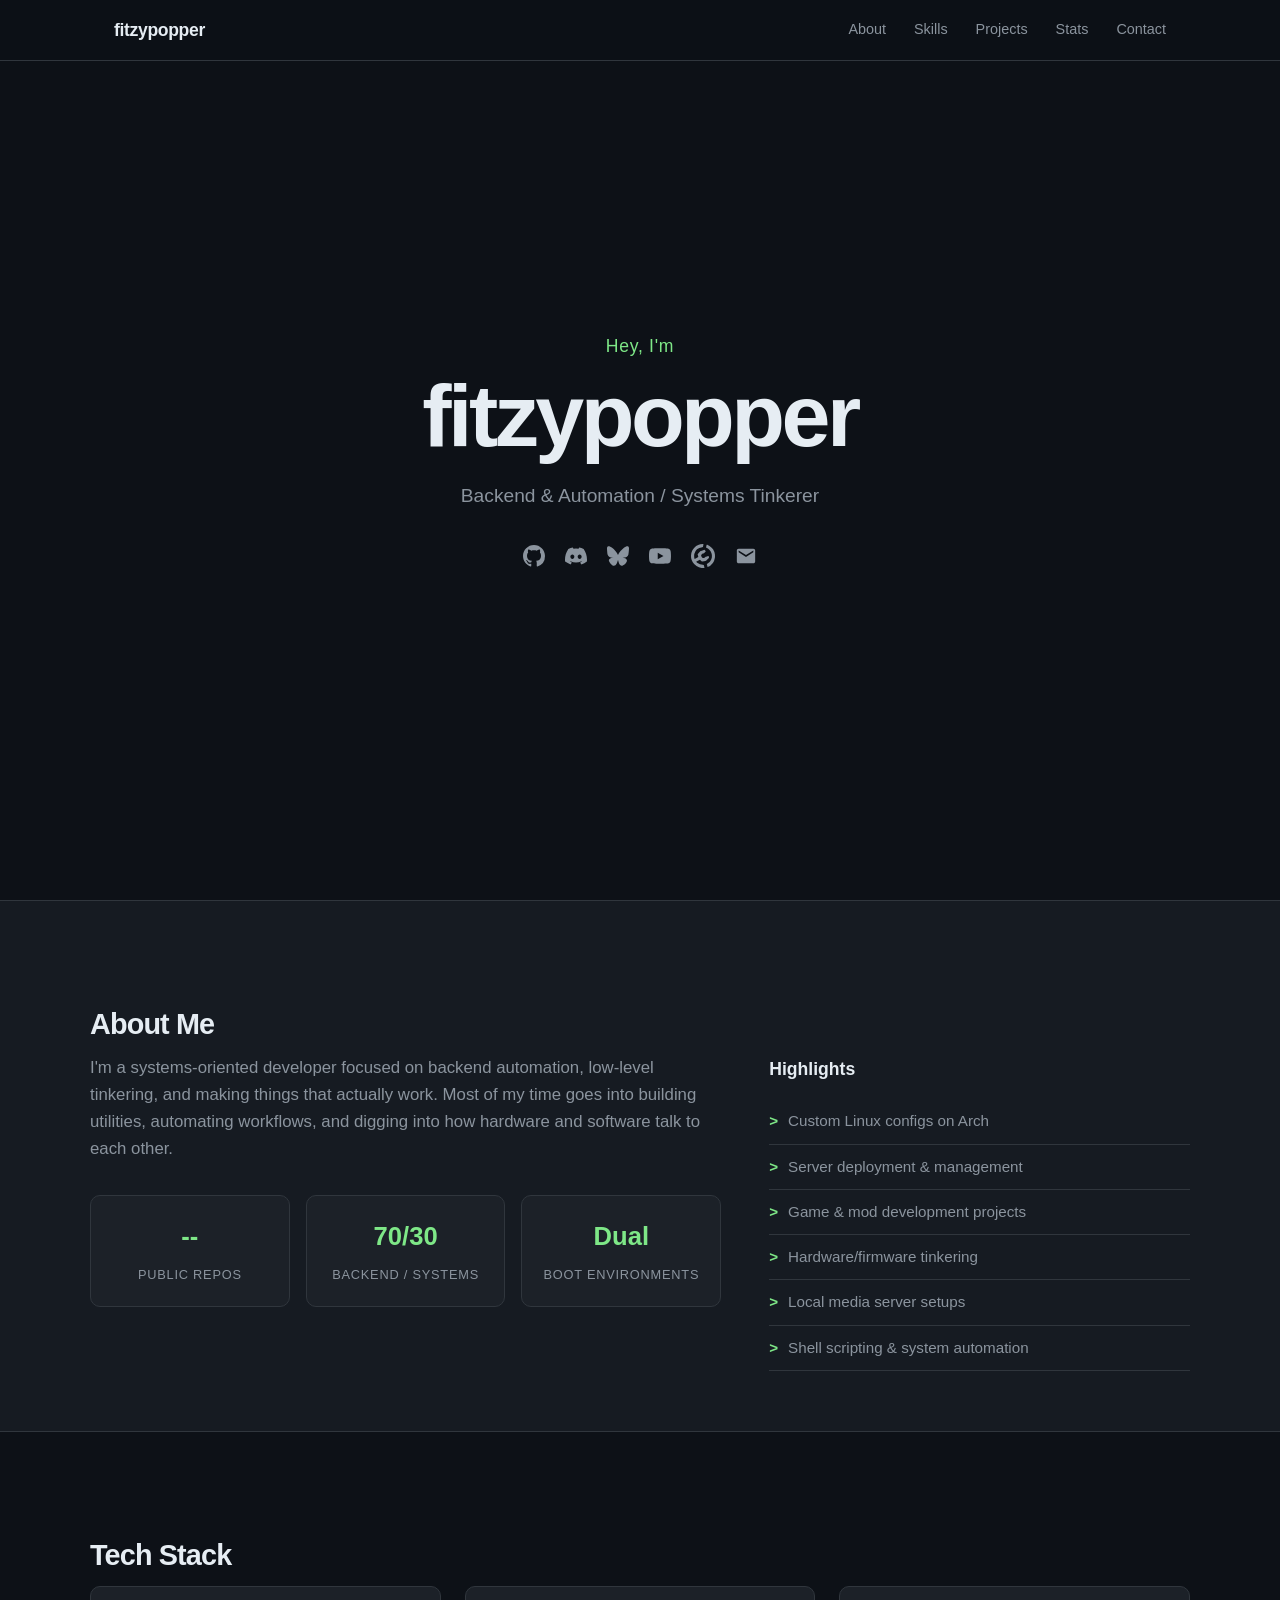
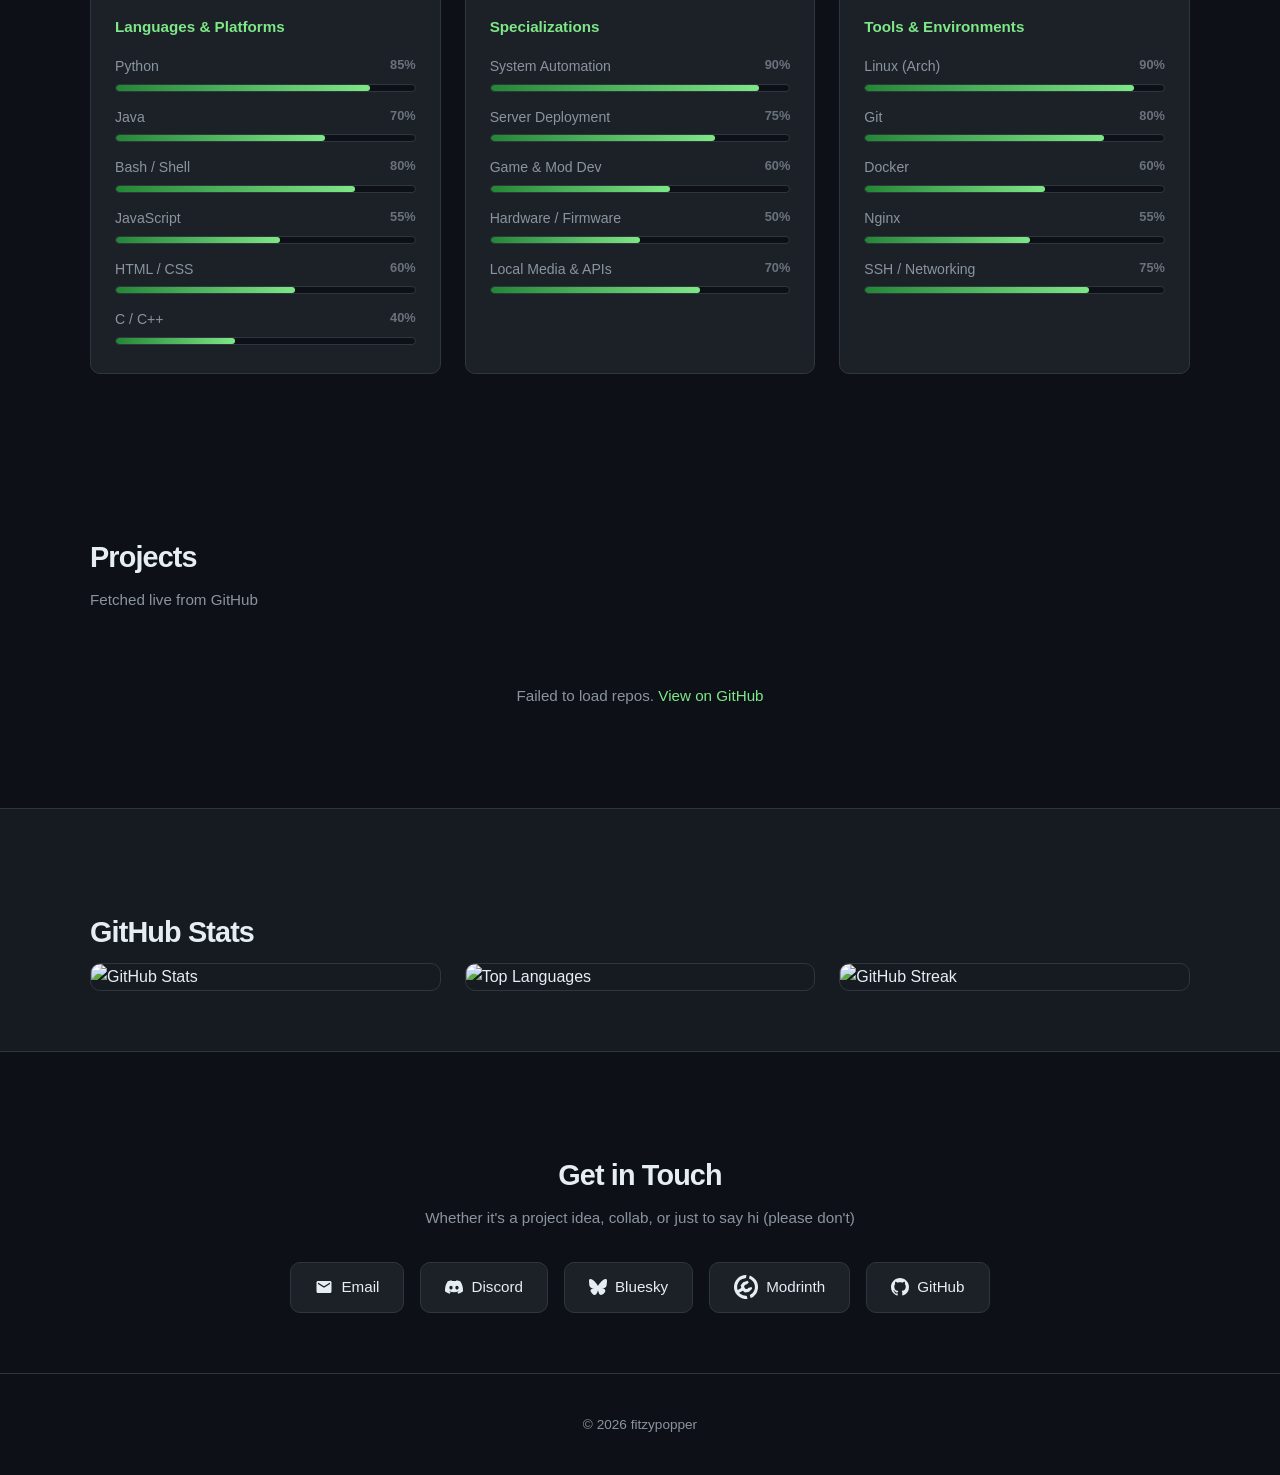
==== commit 6b9fd20f: "Update index.html" ====
--- a/index.html
+++ b/index.html
@@ -49,7 +49,10 @@
         </a>
         <!-- Modrinth -->
         <a href="https://modrinth.com/user/Fitzypopper" target="_blank" rel="noopener" title="Modrinth">
-          <svg xmlns="http://www.w3.org/2000/svg" width="24" height="24" viewBox="0 0 24 24"><path fill="currentColor" d="M12.252.004a11.78 11.768 0 0 0-8.92 3.73a11 11 0 0 0-2.17 3.11a11.37 11.359 0 0 0-1.16 5.169c0 1.42.17 2.5.6 3.77c.24.759.77 1.899 1.17 2.529a12.3 12.298 0 0 0 8.85 5.639c.44.05 2.54.07 2.76.02c.2-.04.22.1-.26-1.7l-.36-1.37l-1.01-.06a8.5 8.489 0 0 1-5.18-1.8a5.3 5.3 0 0 1-1.3-1.26c0-.05.34-.28.74-.5a37.572 37.545 0 0 1 2.88-1.629c.03 0 .5.45 1.06.98l1 .97l2.07-.43l2.06-.43l1.47-1.47c.8-.8 1.48-1.5 1.48-1.52c0-.09-.42-1.63-.46-1.7c-.04-.06-.2-.03-1.02.18c-.53.13-1.2.3-1.45.4l-.48.15l-.53.53l-.53.53l-.93.1l-.93.07l-.52-.5a2.7 2.7 0 0 1-.96-1.7l-.13-.6l.43-.57c.68-.9.68-.9 1.46-1.1c.4-.1.65-.2.83-.33c.13-.099.65-.579 1.14-1.069l.9-.9l-.7-.7l-.7-.7l-1.95.54c-1.07.3-1.96.53-1.97.53c-.03 0-2.23 2.48-2.63 2.97l-.29.35l.28 1.03c.16.56.3 1.16.31 1.34l.03.3l-.34.23c-.37.23-2.22 1.3-2.84 1.63c-.36.2-.37.2-.44.1c-.08-.1-.23-.6-.32-1.03c-.18-.86-.17-2.75.02-3.73a8.84 8.84 0 0 1 7.9-6.93c.43-.03.77-.08.78-.1c.06-.17.5-2.999.47-3.039c-.01-.02-.1-.02-.2-.03Zm3.68.67c-.2 0-.3.1-.37.38c-.06.23-.46 2.42-.46 2.52c0 .04.1.11.22.16a8.51 8.499 0 0 1 2.99 2a8.38 8.379 0 0 1 2.16 3.449a6.9 6.9 0 0 1 .4 2.8c0 1.07 0 1.27-.1 1.73a9.4 9.4 0 0 1-1.76 3.769c-.32.4-.98 1.06-1.37 1.38c-.38.32-1.54 1.1-1.7 1.14c-.1.03-.1.06-.07.26c.03.18.64 2.56.7 2.78l.06.06a12.07 12.058 0 0 0 7.27-9.4c.13-.77.13-2.58 0-3.4a11.96 11.948 0 0 0-5.73-8.578c-.7-.42-2.05-1.06-2.25-1.06Z"/></svg>        <a href="mailto:fitzypopper@proton.me" title="Email">
+          <svg xmlns="http://www.w3.org/2000/svg" width="24" height="24" viewBox="0 0 24 24"><path fill="currentColor" d="M12.252.004a11.78 11.768 0 0 0-8.92 3.73a11 11 0 0 0-2.17 3.11a11.37 11.359 0 0 0-1.16 5.169c0 1.42.17 2.5.6 3.77c.24.759.77 1.899 1.17 2.529a12.3 12.298 0 0 0 8.85 5.639c.44.05 2.54.07 2.76.02c.2-.04.22.1-.26-1.7l-.36-1.37l-1.01-.06a8.5 8.489 0 0 1-5.18-1.8a5.3 5.3 0 0 1-1.3-1.26c0-.05.34-.28.74-.5a37.572 37.545 0 0 1 2.88-1.629c.03 0 .5.45 1.06.98l1 .97l2.07-.43l2.06-.43l1.47-1.47c.8-.8 1.48-1.5 1.48-1.52c0-.09-.42-1.63-.46-1.7c-.04-.06-.2-.03-1.02.18c-.53.13-1.2.3-1.45.4l-.48.15l-.53.53l-.53.53l-.93.1l-.93.07l-.52-.5a2.7 2.7 0 0 1-.96-1.7l-.13-.6l.43-.57c.68-.9.68-.9 1.46-1.1c.4-.1.65-.2.83-.33c.13-.099.65-.579 1.14-1.069l.9-.9l-.7-.7l-.7-.7l-1.95.54c-1.07.3-1.96.53-1.97.53c-.03 0-2.23 2.48-2.63 2.97l-.29.35l.28 1.03c.16.56.3 1.16.31 1.34l.03.3l-.34.23c-.37.23-2.22 1.3-2.84 1.63c-.36.2-.37.2-.44.1c-.08-.1-.23-.6-.32-1.03c-.18-.86-.17-2.75.02-3.73a8.84 8.84 0 0 1 7.9-6.93c.43-.03.77-.08.78-.1c.06-.17.5-2.999.47-3.039c-.01-.02-.1-.02-.2-.03Zm3.68.67c-.2 0-.3.1-.37.38c-.06.23-.46 2.42-.46 2.52c0 .04.1.11.22.16a8.51 8.499 0 0 1 2.99 2a8.38 8.379 0 0 1 2.16 3.449a6.9 6.9 0 0 1 .4 2.8c0 1.07 0 1.27-.1 1.73a9.4 9.4 0 0 1-1.76 3.769c-.32.4-.98 1.06-1.37 1.38c-.38.32-1.54 1.1-1.7 1.14c-.1.03-.1.06-.07.26c.03.18.64 2.56.7 2.78l.06.06a12.07 12.058 0 0 0 7.27-9.4c.13-.77.13-2.58 0-3.4a11.96 11.948 0 0 0-5.73-8.578c-.7-.42-2.05-1.06-2.25-1.06Z"/></svg>
+        </a>
+        <!-- Email -->
+        <a href="mailto:fitzypopper@proton.me" title="Email">
           <svg viewBox="0 0 24 24" width="22" height="22" fill="currentColor"><path d="M20 4H4c-1.1 0-2 .9-2 2v12c0 1.1.9 2 2 2h16c1.1 0 2-.9 2-2V6c0-1.1-.9-2-2-2zm0 4l-8 5-8-5V6l8 5 8-5v2z"/></svg>
         </a>
       </div>
@@ -243,7 +246,10 @@
           Bluesky
         </a>
         <a href="https://modrinth.com/user/Fitzypopper" target="_blank" rel="noopener" class="contact-btn">
-          <svg xmlns="http://www.w3.org/2000/svg" width="24" height="24" viewBox="0 0 24 24"><path fill="currentColor" d="M12.252.004a11.78 11.768 0 0 0-8.92 3.73a11 11 0 0 0-2.17 3.11a11.37 11.359 0 0 0-1.16 5.169c0 1.42.17 2.5.6 3.77c.24.759.77 1.899 1.17 2.529a12.3 12.298 0 0 0 8.85 5.639c.44.05 2.54.07 2.76.02c.2-.04.22.1-.26-1.7l-.36-1.37l-1.01-.06a8.5 8.489 0 0 1-5.18-1.8a5.3 5.3 0 0 1-1.3-1.26c0-.05.34-.28.74-.5a37.572 37.545 0 0 1 2.88-1.629c.03 0 .5.45 1.06.98l1 .97l2.07-.43l2.06-.43l1.47-1.47c.8-.8 1.48-1.5 1.48-1.52c0-.09-.42-1.63-.46-1.7c-.04-.06-.2-.03-1.02.18c-.53.13-1.2.3-1.45.4l-.48.15l-.53.53l-.53.53l-.93.1l-.93.07l-.52-.5a2.7 2.7 0 0 1-.96-1.7l-.13-.6l.43-.57c.68-.9.68-.9 1.46-1.1c.4-.1.65-.2.83-.33c.13-.099.65-.579 1.14-1.069l.9-.9l-.7-.7l-.7-.7l-1.95.54c-1.07.3-1.96.53-1.97.53c-.03 0-2.23 2.48-2.63 2.97l-.29.35l.28 1.03c.16.56.3 1.16.31 1.34l.03.3l-.34.23c-.37.23-2.22 1.3-2.84 1.63c-.36.2-.37.2-.44.1c-.08-.1-.23-.6-.32-1.03c-.18-.86-.17-2.75.02-3.73a8.84 8.84 0 0 1 7.9-6.93c.43-.03.77-.08.78-.1c.06-.17.5-2.999.47-3.039c-.01-.02-.1-.02-.2-.03Zm3.68.67c-.2 0-.3.1-.37.38c-.06.23-.46 2.42-.46 2.52c0 .04.1.11.22.16a8.51 8.499 0 0 1 2.99 2a8.38 8.379 0 0 1 2.16 3.449a6.9 6.9 0 0 1 .4 2.8c0 1.07 0 1.27-.1 1.73a9.4 9.4 0 0 1-1.76 3.769c-.32.4-.98 1.06-1.37 1.38c-.38.32-1.54 1.1-1.7 1.14c-.1.03-.1.06-.07.26c.03.18.64 2.56.7 2.78l.06.06a12.07 12.058 0 0 0 7.27-9.4c.13-.77.13-2.58 0-3.4a11.96 11.948 0 0 0-5.73-8.578c-.7-.42-2.05-1.06-2.25-1.06Z"/></svg>        <a href="https://github.com/fitzypopper" target="_blank" rel="noopener" class="contact-btn">
+          <svg xmlns="http://www.w3.org/2000/svg" width="24" height="24" viewBox="0 0 24 24"><path fill="currentColor" d="M12.252.004a11.78 11.768 0 0 0-8.92 3.73a11 11 0 0 0-2.17 3.11a11.37 11.359 0 0 0-1.16 5.169c0 1.42.17 2.5.6 3.77c.24.759.77 1.899 1.17 2.529a12.3 12.298 0 0 0 8.85 5.639c.44.05 2.54.07 2.76.02c.2-.04.22.1-.26-1.7l-.36-1.37l-1.01-.06a8.5 8.489 0 0 1-5.18-1.8a5.3 5.3 0 0 1-1.3-1.26c0-.05.34-.28.74-.5a37.572 37.545 0 0 1 2.88-1.629c.03 0 .5.45 1.06.98l1 .97l2.07-.43l2.06-.43l1.47-1.47c.8-.8 1.48-1.5 1.48-1.52c0-.09-.42-1.63-.46-1.7c-.04-.06-.2-.03-1.02.18c-.53.13-1.2.3-1.45.4l-.48.15l-.53.53l-.53.53l-.93.1l-.93.07l-.52-.5a2.7 2.7 0 0 1-.96-1.7l-.13-.6l.43-.57c.68-.9.68-.9 1.46-1.1c.4-.1.65-.2.83-.33c.13-.099.65-.579 1.14-1.069l.9-.9l-.7-.7l-.7-.7l-1.95.54c-1.07.3-1.96.53-1.97.53c-.03 0-2.23 2.48-2.63 2.97l-.29.35l.28 1.03c.16.56.3 1.16.31 1.34l.03.3l-.34.23c-.37.23-2.22 1.3-2.84 1.63c-.36.2-.37.2-.44.1c-.08-.1-.23-.6-.32-1.03c-.18-.86-.17-2.75.02-3.73a8.84 8.84 0 0 1 7.9-6.93c.43-.03.77-.08.78-.1c.06-.17.5-2.999.47-3.039c-.01-.02-.1-.02-.2-.03Zm3.68.67c-.2 0-.3.1-.37.38c-.06.23-.46 2.42-.46 2.52c0 .04.1.11.22.16a8.51 8.499 0 0 1 2.99 2a8.38 8.379 0 0 1 2.16 3.449a6.9 6.9 0 0 1 .4 2.8c0 1.07 0 1.27-.1 1.73a9.4 9.4 0 0 1-1.76 3.769c-.32.4-.98 1.06-1.37 1.38c-.38.32-1.54 1.1-1.7 1.14c-.1.03-.1.06-.07.26c.03.18.64 2.56.7 2.78l.06.06a12.07 12.058 0 0 0 7.27-9.4c.13-.77.13-2.58 0-3.4a11.96 11.948 0 0 0-5.73-8.578c-.7-.42-2.05-1.06-2.25-1.06Z"/></svg>
+          Modrinth
+        </a>
+        <a href="https://github.com/fitzypopper" target="_blank" rel="noopener" class="contact-btn">
           <svg viewBox="0 0 24 24" width="18" height="18" fill="currentColor"><path d="M12 0C5.37 0 0 5.37 0 12c0 5.31 3.435 9.795 8.205 11.385.6.105.825-.255.825-.57 0-.285-.015-1.23-.015-2.235-3.015.555-3.795-.735-4.035-1.41-.135-.345-.72-1.41-1.23-1.695-.42-.225-1.02-.78-.015-.795.945-.015 1.62.87 1.845 1.23 1.08 1.815 2.805 1.305 3.495.99.105-.78.42-1.305.765-1.605-2.67-.3-5.46-1.335-5.46-5.925 0-1.305.465-2.385 1.23-3.225-.12-.3-.54-1.53.12-3.18 0 0 1.005-.315 3.3 1.23.96-.27 1.98-.405 3-.405s2.04.135 3 .405c2.295-1.56 3.3-1.23 3.3-1.23.66 1.65.24 2.88.12 3.18.765.84 1.23 1.905 1.23 3.225 0 4.605-2.805 5.625-5.475 5.925.435.375.81 1.095.81 2.22 0 1.605-.015 2.895-.015 3.3 0 .315.225.69.825.57A12.02 12.02 0 0024 12c0-6.63-5.37-12-12-12z"/></svg>
           GitHub
         </a>
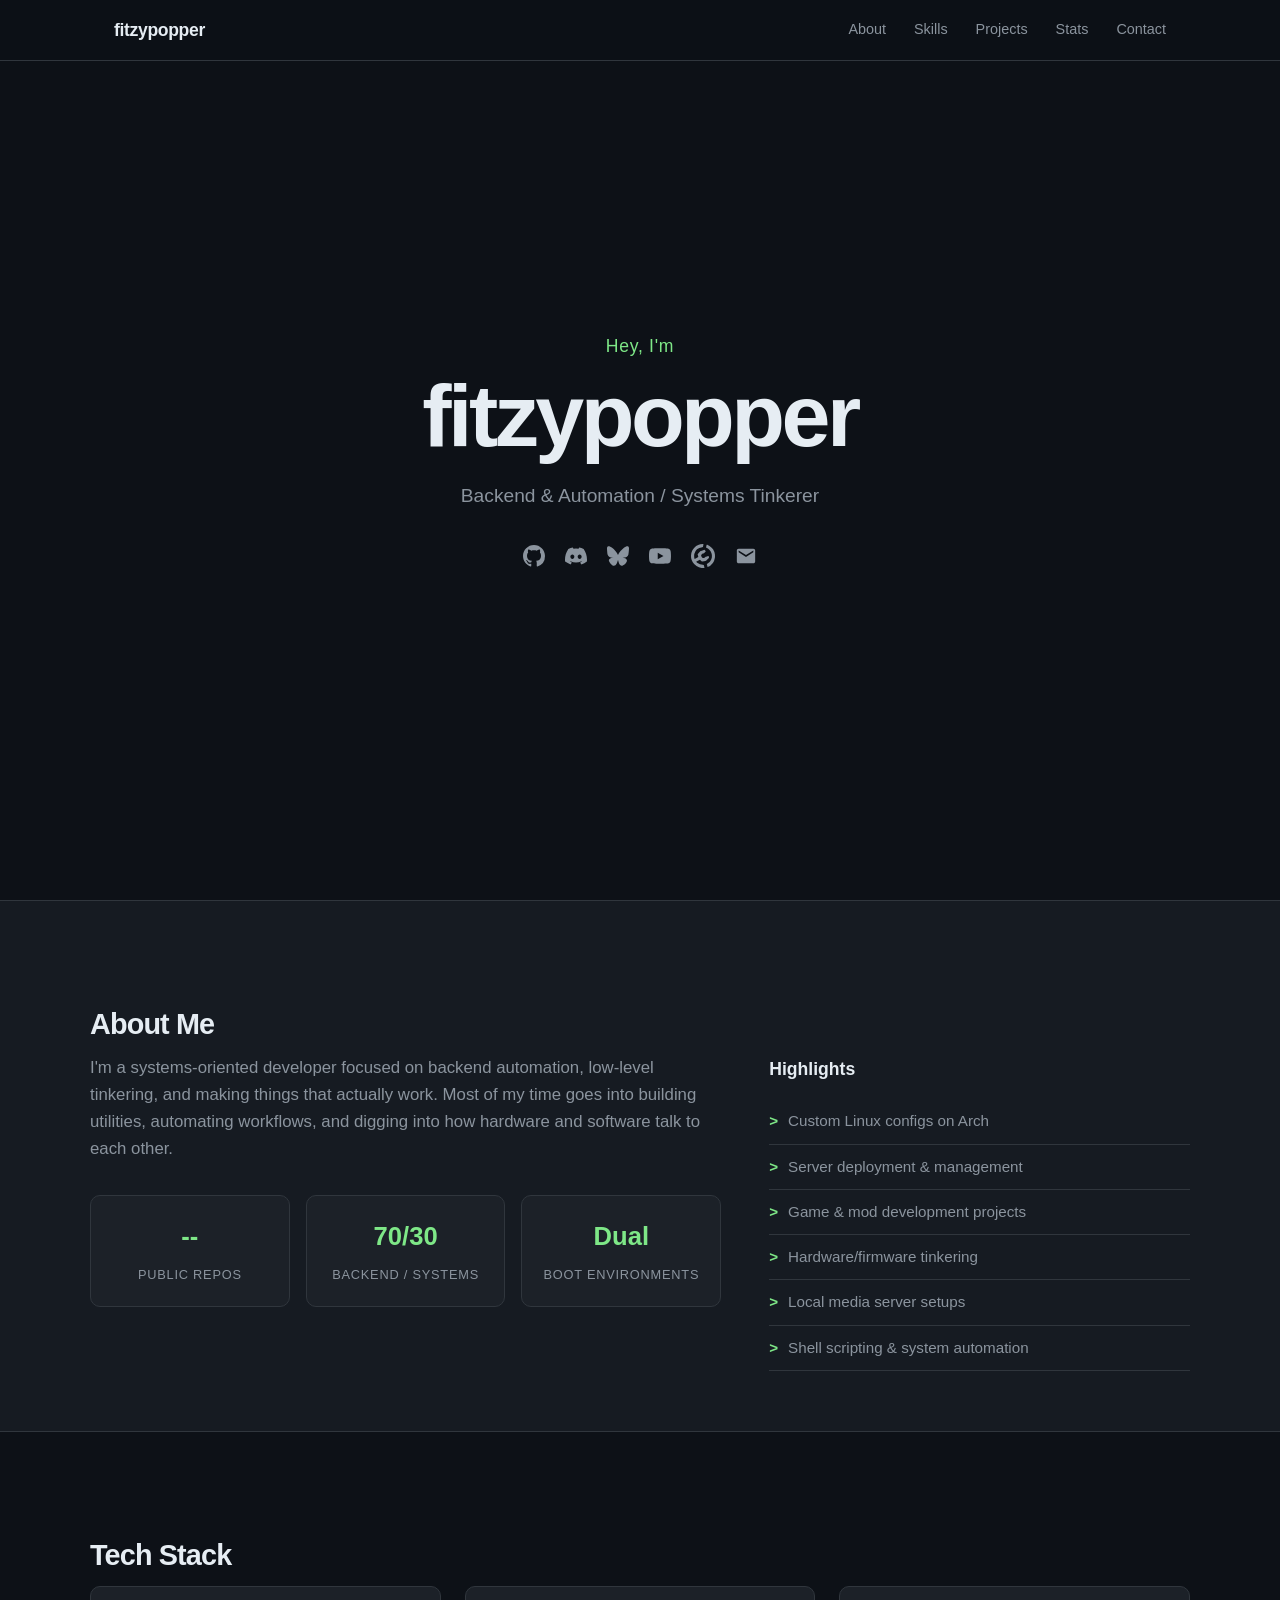
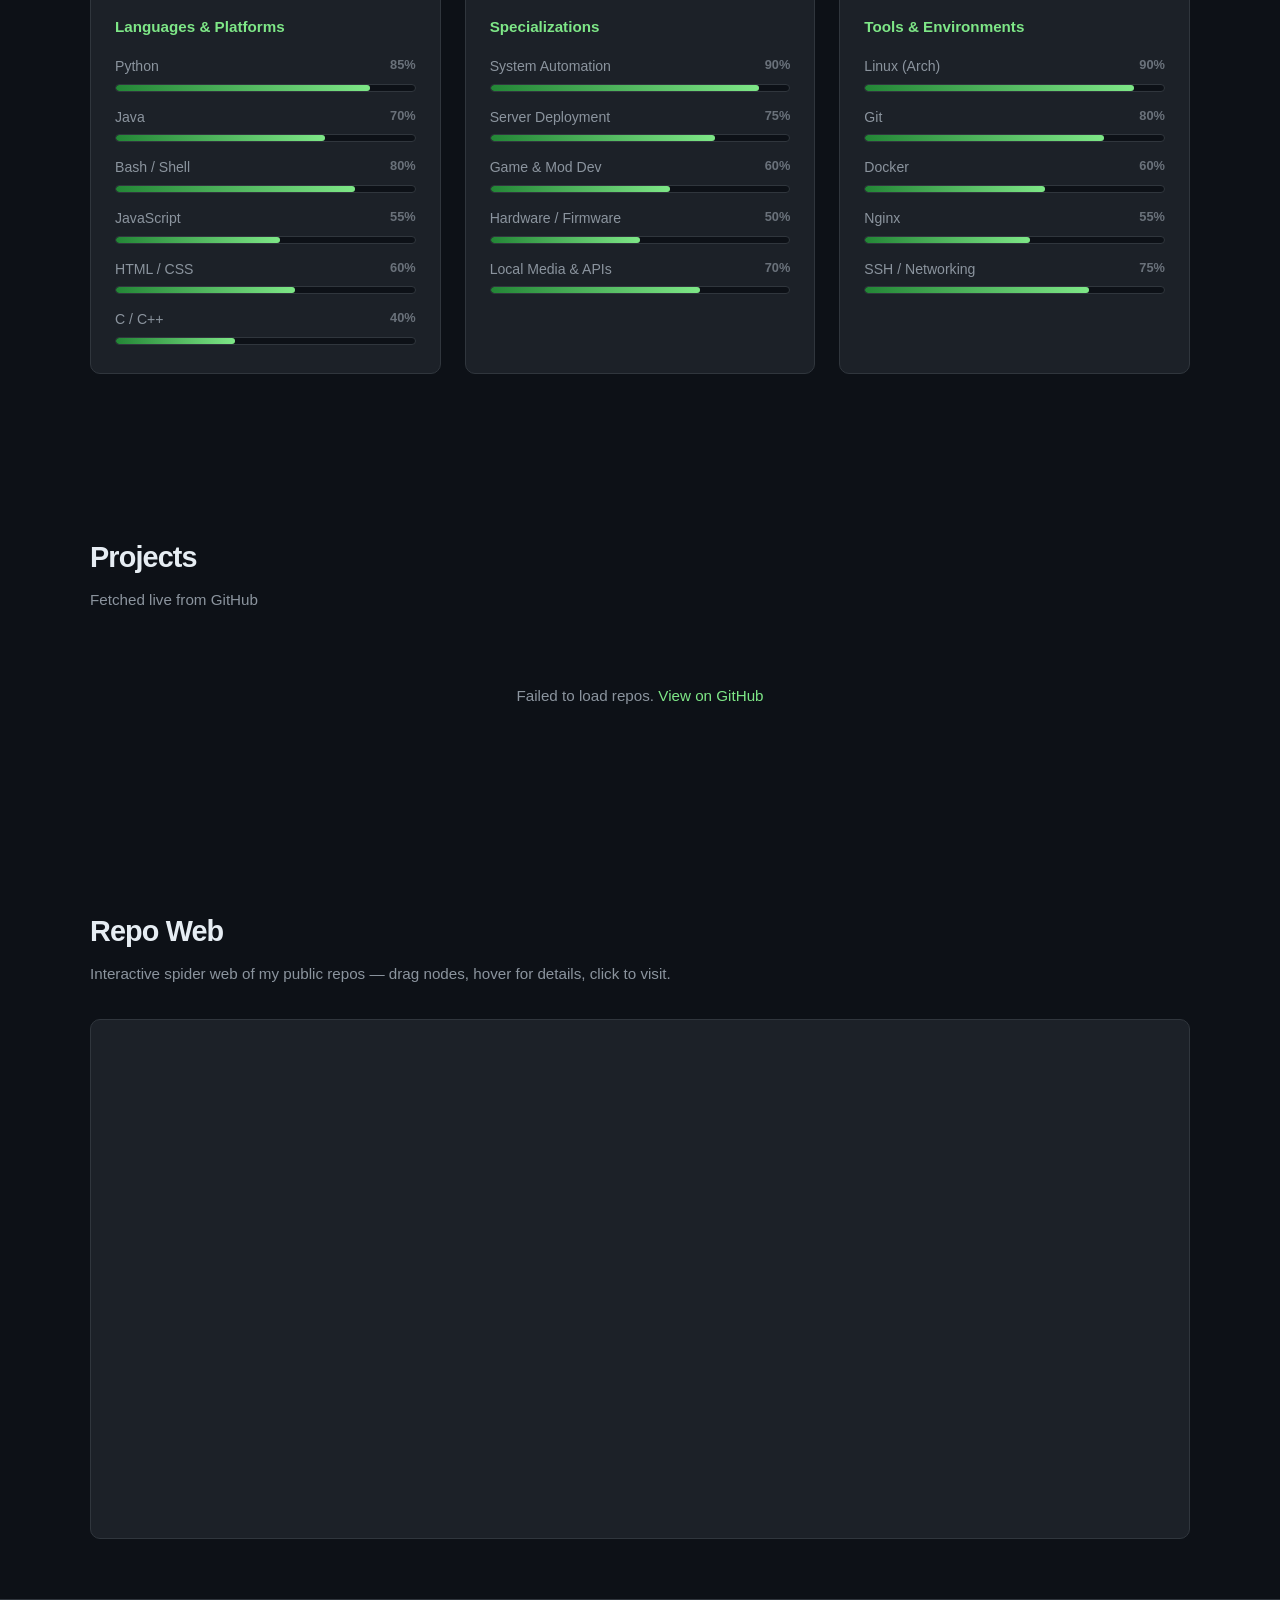
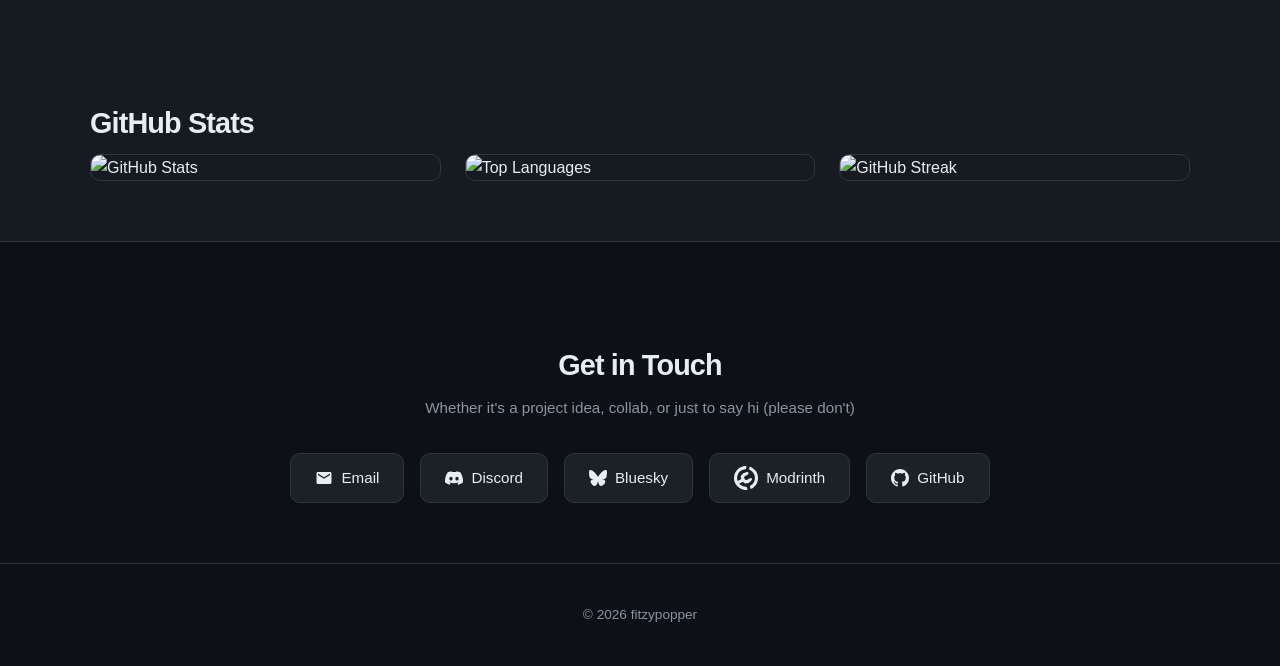
==== commit 019601c9: "Add interactive repo spider web, sitemap, and robots.txt" ====
--- a/index.html
+++ b/index.html
@@ -197,6 +197,15 @@
       <div class="projects-grid" id="projects-grid">
         <div class="loading-spinner">Loading repos...</div>
       </div>
+    </div>
+  </section>
+
+  <!-- ======================== REPO WEB ======================== -->
+  <section id="web">
+    <div class="section-inner">
+      <h2 class="section-title">Repo Web</h2>
+      <p class="section-subtitle">Interactive spider web of my public repos — drag nodes, hover for details, click to visit.</p>
+      <div id="web-graph"></div>
     </div>
   </section>
 
@@ -261,6 +270,7 @@
     <p>&copy; 2026 fitzypopper</p>
   </footer>
 
+  <script src="https://cdn.jsdelivr.net/npm/d3@7"></script>
   <script src="script.js"></script>
 </body>
 </html>
--- a/style.css
+++ b/style.css
@@ -391,6 +391,58 @@
   display: inline-block;
 }
 
+.project-pages a {
+  color: var(--accent);
+  font-weight: 600;
+  text-decoration: none;
+}
+.project-pages a:hover {
+  text-decoration: underline;
+}
+
+/* ======================== REPO WEB ======================== */
+#web-graph {
+  width: 100%;
+  height: 520px;
+  background: var(--bg-card);
+  border: 1px solid var(--border);
+  border-radius: var(--radius);
+  overflow: hidden;
+  position: relative;
+  cursor: grab;
+}
+#web-graph:active {
+  cursor: grabbing;
+}
+.web-tooltip {
+  position: fixed;
+  pointer-events: none;
+  background: var(--bg-secondary);
+  border: 1px solid var(--border);
+  border-radius: 6px;
+  padding: 8px 12px;
+  font-size: 0.8rem;
+  color: var(--text-primary);
+  z-index: 10;
+  box-shadow: 0 2px 8px rgba(0, 0, 0, 0.4);
+  max-width: 280px;
+}
+.web-tooltip small {
+  color: var(--text-secondary);
+}
+.tooltip-lang,
+.tooltip-live {
+  font-size: 0.7rem;
+  padding: 1px 6px;
+  border-radius: 10px;
+  background: var(--border);
+  margin-left: 4px;
+}
+.tooltip-live {
+  background: var(--accent-dim);
+  color: #fff;
+}
+
 .loading-spinner {
   grid-column: 1 / -1;
   text-align: center;
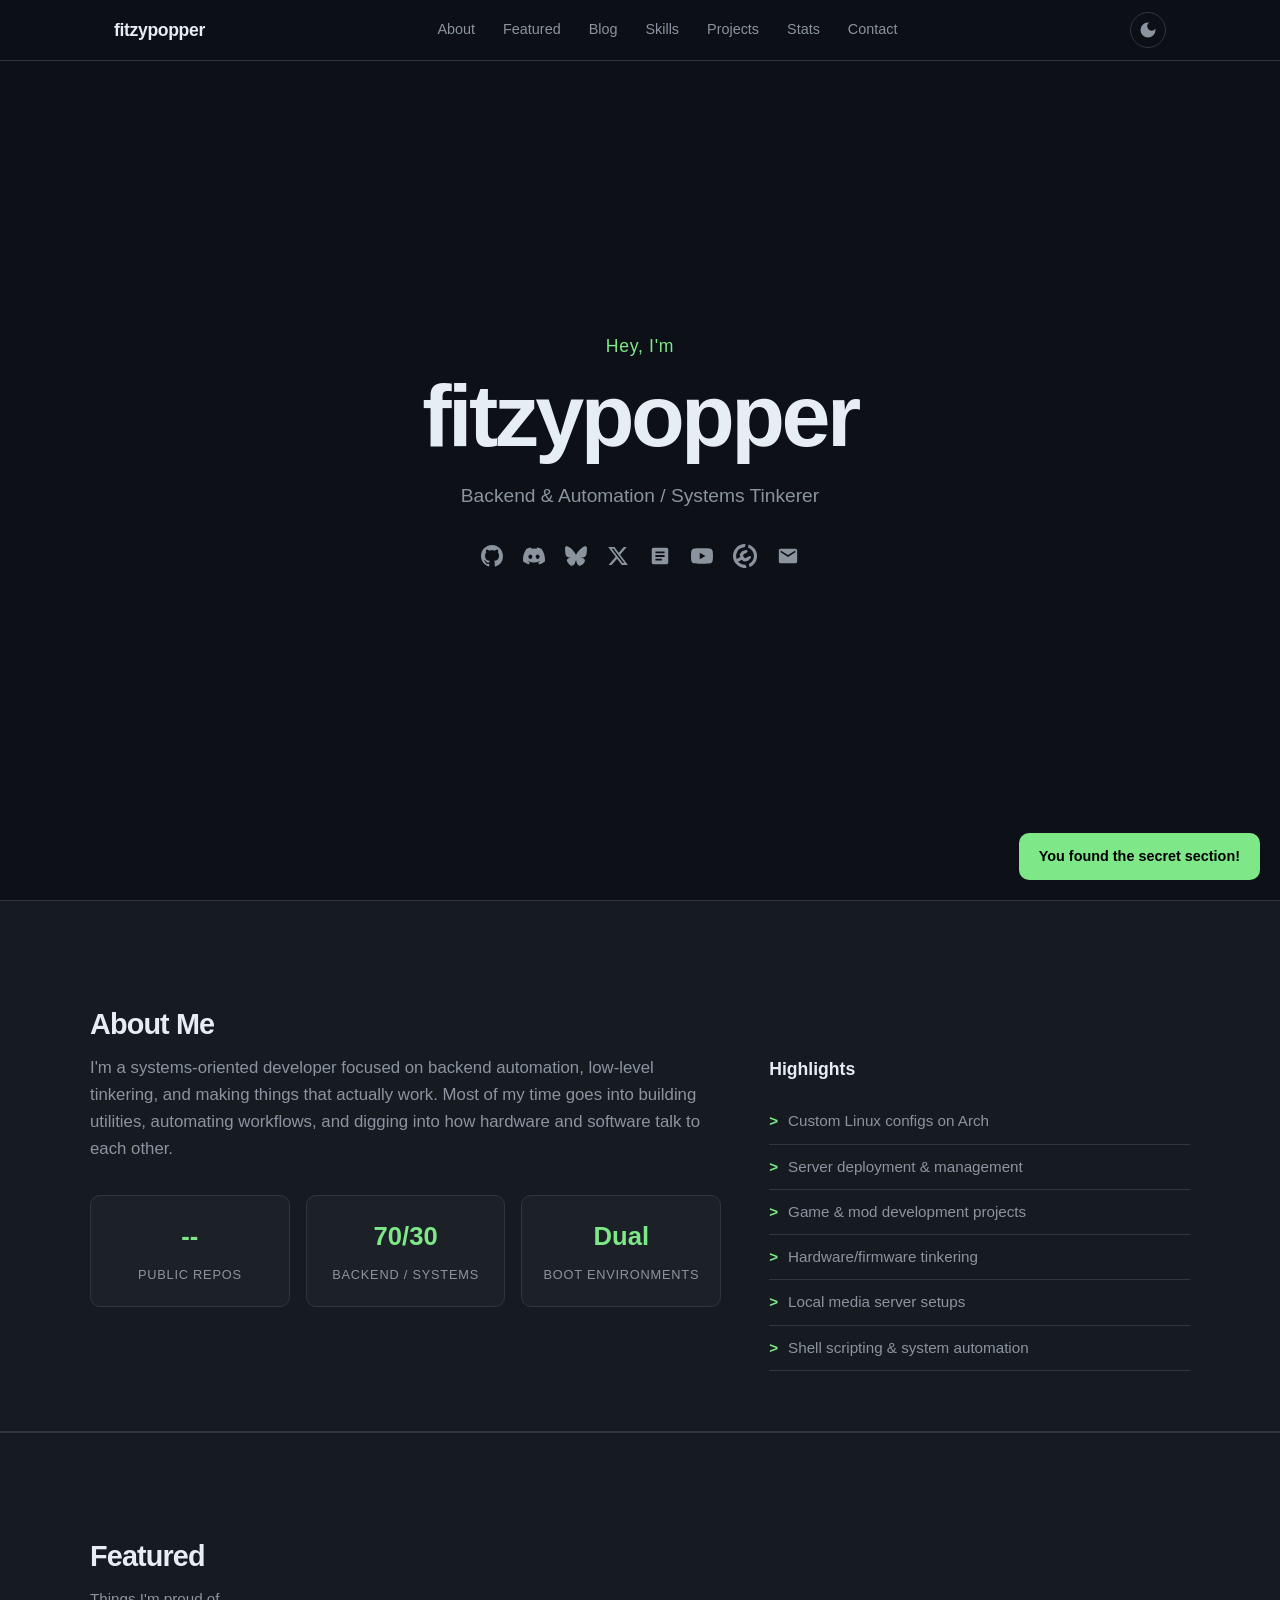
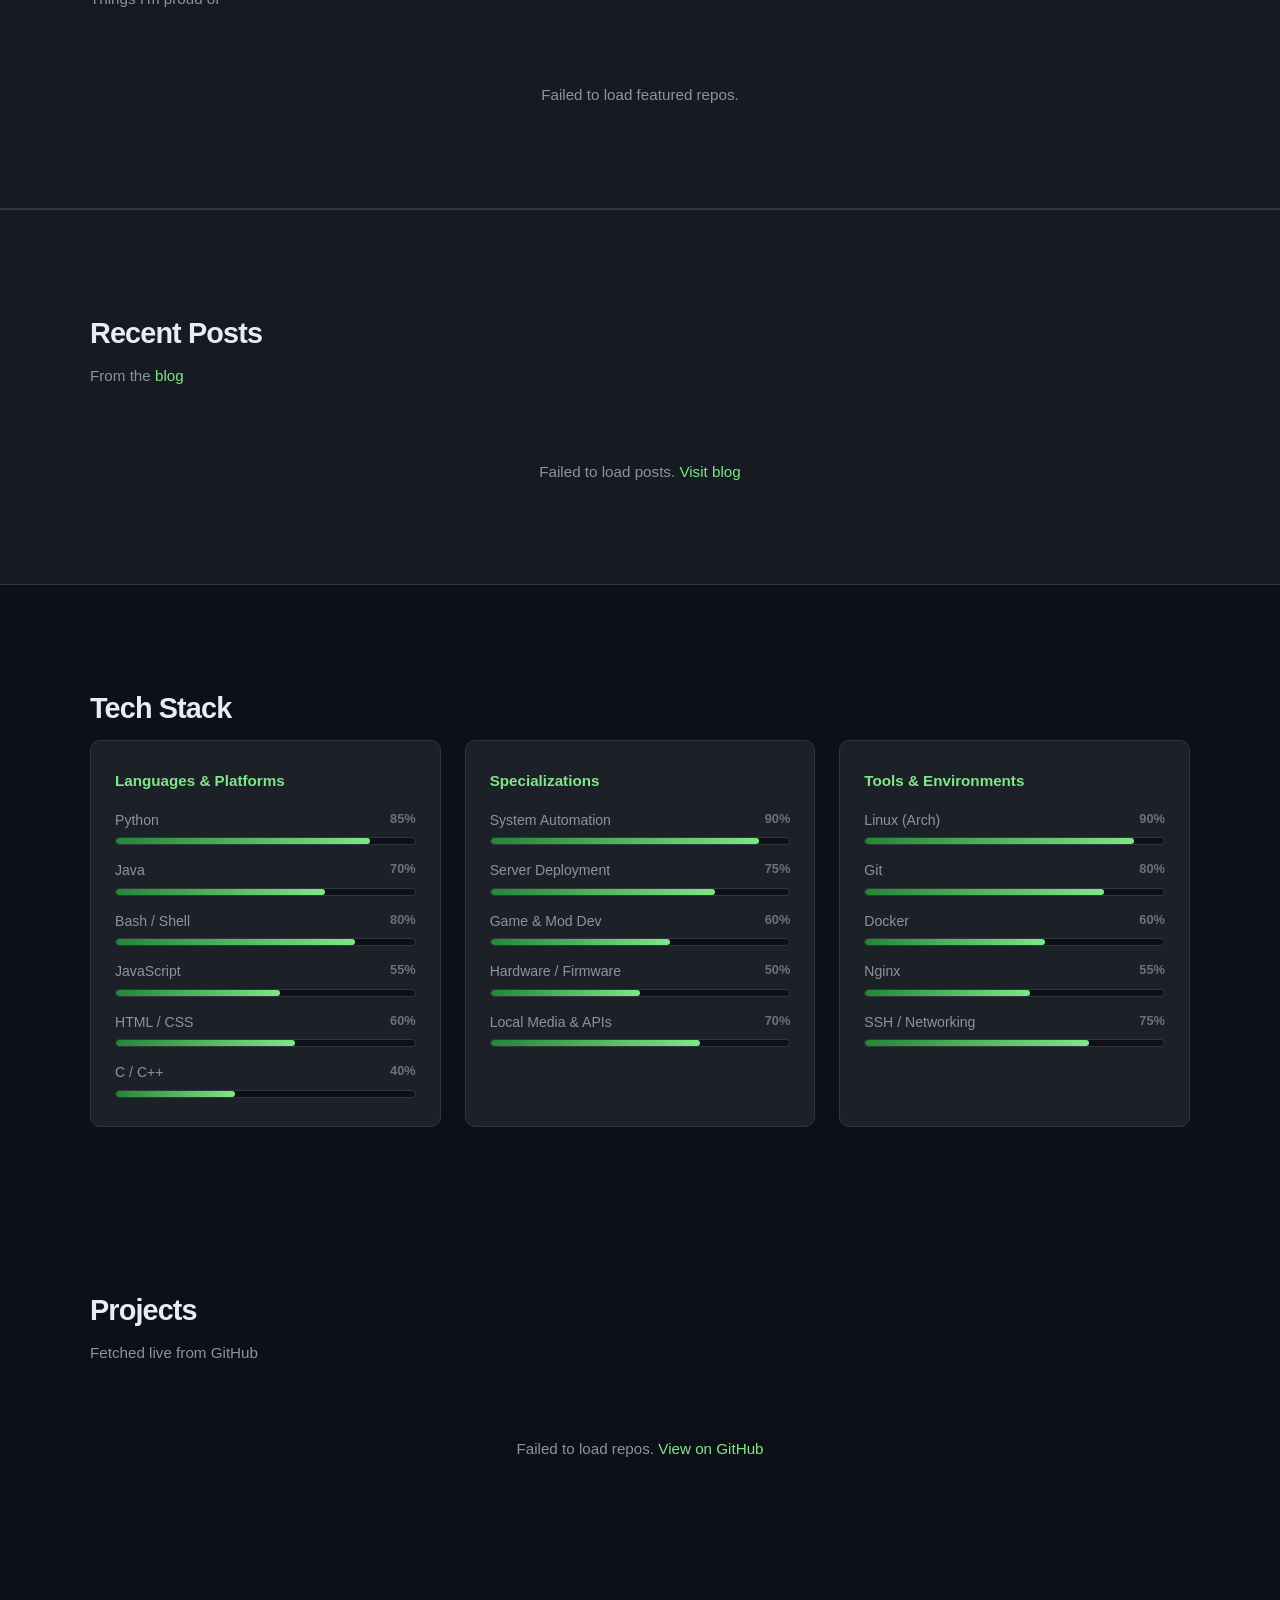
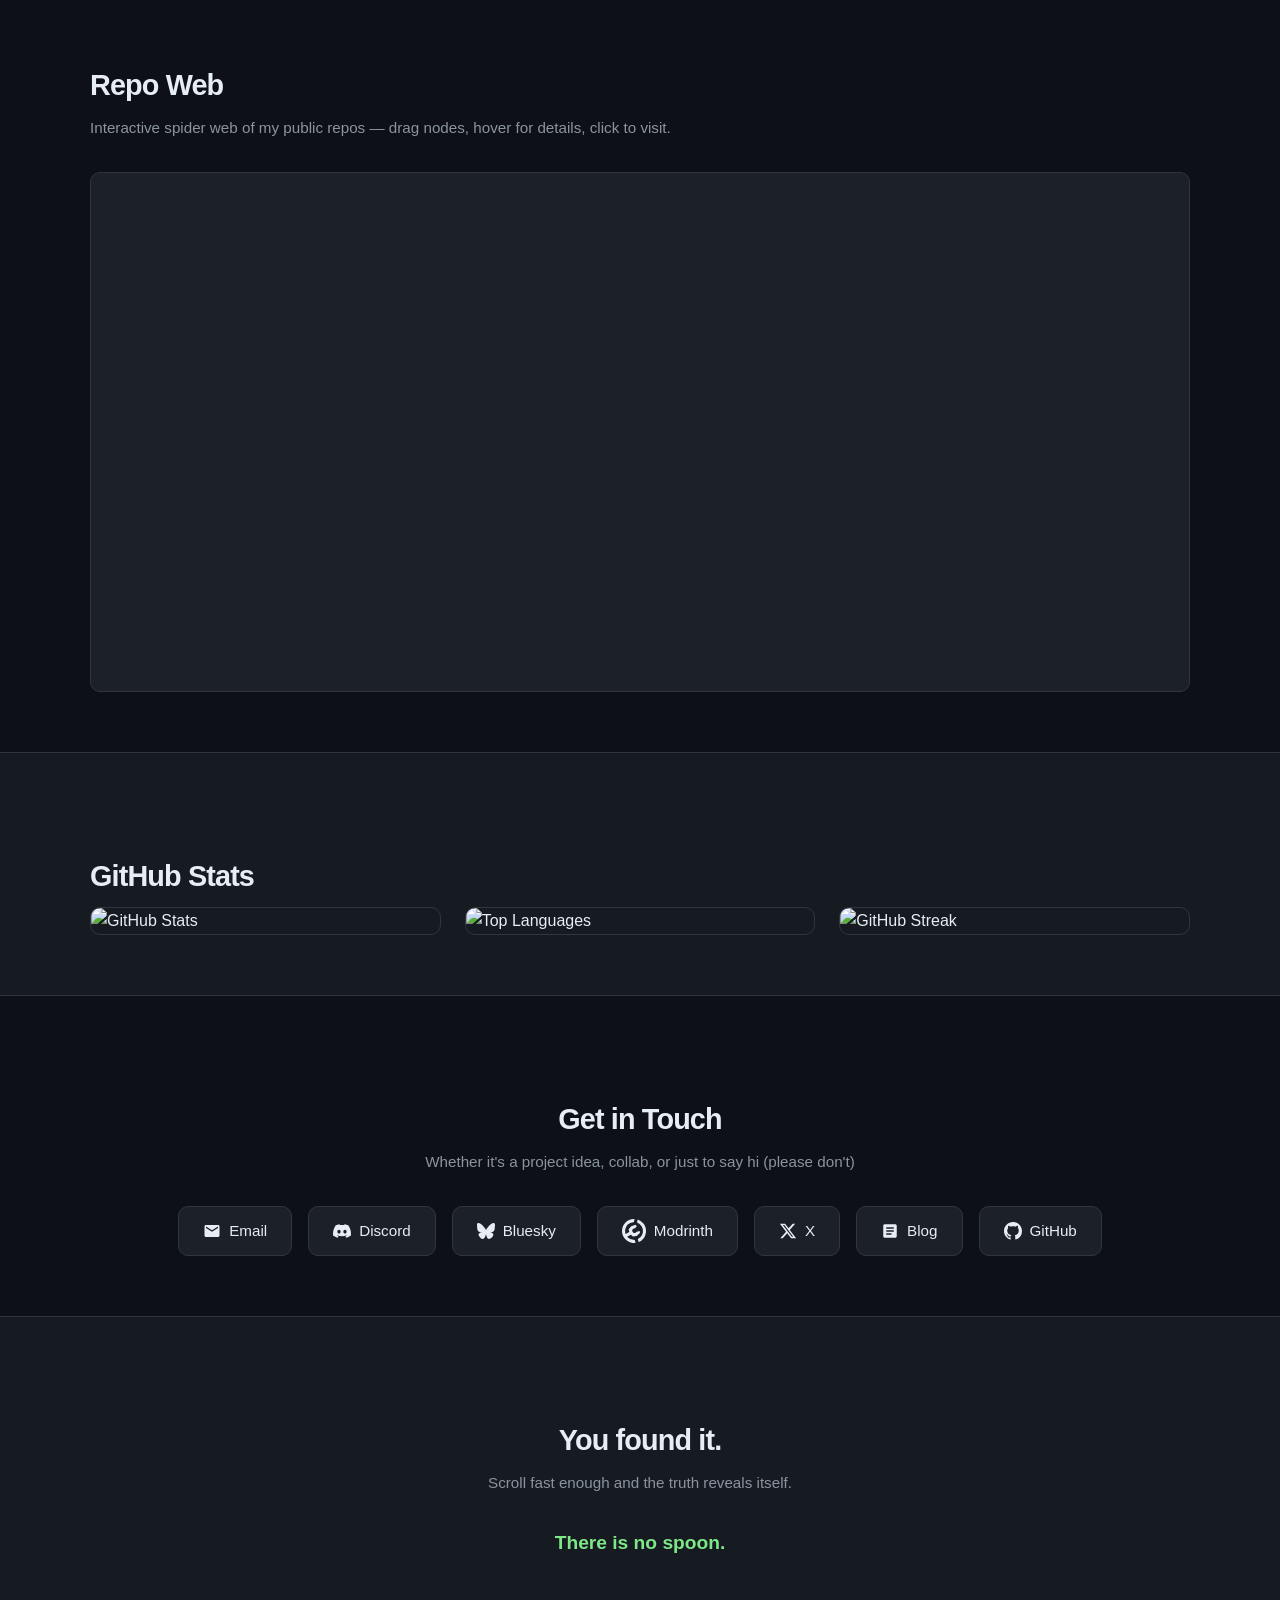
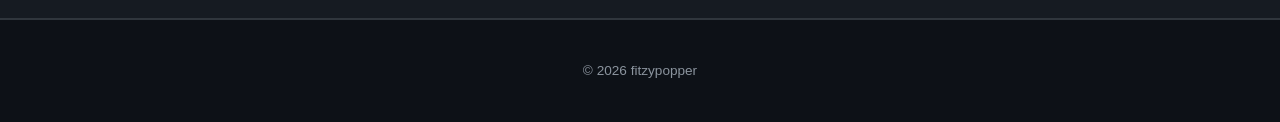
==== commit 6f55c370: "Add blog section, rickroll, easter eggs, 404 page, multi-user repo web" ====
--- a/index.html
+++ b/index.html
@@ -13,11 +13,16 @@
       <a href="#hero" class="nav-logo">fitzypopper</a>
       <div class="nav-links">
         <a href="#about">About</a>
+        <a href="#featured">Featured</a>
+        <a href="#blog">Blog</a>
         <a href="#skills">Skills</a>
         <a href="#projects">Projects</a>
         <a href="#stats">Stats</a>
         <a href="#contact">Contact</a>
       </div>
+      <button class="theme-toggle" id="theme-toggle" aria-label="Toggle theme">
+        <svg viewBox="0 0 24 24" width="20" height="20" fill="currentColor"><path d="M12 3a9 9 0 109 9c0-.46-.04-.92-.1-1.36a5.389 5.389 0 01-4.4 2.26 5.403 5.403 0 01-3.14-9.8c-.44-.06-.9-.1-1.36-.1z"/></svg>
+      </button>
       <button class="nav-toggle" aria-label="Toggle menu">
         <span></span><span></span><span></span>
       </button>
@@ -36,12 +41,20 @@
           <svg viewBox="0 0 24 24" width="22" height="22" fill="currentColor"><path d="M12 0C5.37 0 0 5.37 0 12c0 5.31 3.435 9.795 8.205 11.385.6.105.825-.255.825-.57 0-.285-.015-1.23-.015-2.235-3.015.555-3.795-.735-4.035-1.41-.135-.345-.72-1.41-1.23-1.695-.42-.225-1.02-.78-.015-.795.945-.015 1.62.87 1.845 1.23 1.08 1.815 2.805 1.305 3.495.99.105-.78.42-1.305.765-1.605-2.67-.3-5.46-1.335-5.46-5.925 0-1.305.465-2.385 1.23-3.225-.12-.3-.54-1.53.12-3.18 0 0 1.005-.315 3.3 1.23.96-.27 1.98-.405 3-.405s2.04.135 3 .405c2.295-1.56 3.3-1.23 3.3-1.23.66 1.65.24 2.88.12 3.18.765.84 1.23 1.905 1.23 3.225 0 4.605-2.805 5.625-5.475 5.925.435.375.81 1.095.81 2.22 0 1.605-.015 2.895-.015 3.3 0 .315.225.69.825.57A12.02 12.02 0 0024 12c0-6.63-5.37-12-12-12z"/></svg>
         </a>
         <!-- Discord -->
-        <a href="https://discord.gg/fitzypopper" target="_blank" rel="noopener" title="Discord">
+        <a href="https://dsc.gg/fitzypopper" target="_blank" rel="noopener" title="Discord">
           <svg viewBox="0 0 24 24" width="22" height="22" fill="currentColor"><path d="M20.317 4.37a19.791 19.791 0 00-4.885-1.515.074.074 0 00-.079.037c-.21.375-.444.864-.608 1.25a18.27 18.27 0 00-5.487 0 12.64 12.64 0 00-.617-1.25.077.077 0 00-.079-.037A19.736 19.736 0 003.677 4.37a.07.07 0 00-.032.027C.533 9.046-.32 13.58.099 18.057a.082.082 0 00.031.057 19.9 19.9 0 005.993 3.03.078.078 0 00.084-.028c.462-.63.874-1.295 1.226-1.994a.076.076 0 00-.041-.106 13.107 13.107 0 01-1.872-.892.077.077 0 01-.008-.128 10.2 10.2 0 00.372-.292.074.074 0 01.077-.01c3.928 1.793 8.18 1.793 12.062 0a.074.074 0 01.078.01c.12.098.246.198.373.292a.077.077 0 01-.006.127 12.299 12.299 0 01-1.873.892.077.077 0 00-.041.107c.36.698.772 1.362 1.225 1.993a.076.076 0 00.084.028 19.839 19.839 0 006.002-3.03.077.077 0 00.032-.054c.5-5.177-.838-9.674-3.549-13.66a.061.061 0 00-.031-.03zM8.02 15.33c-1.183 0-2.157-1.085-2.157-2.419 0-1.333.956-2.419 2.157-2.419 1.21 0 2.176 1.095 2.157 2.42 0 1.333-.956 2.418-2.157 2.418zm7.975 0c-1.183 0-2.157-1.085-2.157-2.419 0-1.333.956-2.419 2.157-2.419 1.21 0 2.176 1.095 2.157 2.42 0 1.333-.947 2.418-2.157 2.418z"/></svg>
         </a>
         <!-- Bluesky -->
         <a href="https://bsky.app/profile/fitzypopper.bsky.social" target="_blank" rel="noopener" title="Bluesky">
           <svg viewBox="0 0 24 24" width="22" height="22" fill="currentColor"><path d="M12 10.8c-1.087-2.114-4.046-6.053-6.798-7.995C2.566.944 1.561 1.266.902 1.565.139 1.908 0 3.08 0 3.768c0 .69.378 5.65.624 6.479.815 2.736 3.713 3.66 6.383 3.364.136-.02.275-.039.415-.056-.138.022-.276.04-.415.056-3.912.58-7.387 2.005-2.83 7.078 5.013 5.19 6.87-1.113 7.823-4.308.953 3.195 2.05 9.271 7.733 4.308 4.267-4.308 1.172-6.498-2.74-7.078a8.741 8.741 0 0 1-.415-.056c.14.017.279.036.415.056 2.67.297 5.568-.628 6.383-3.364.246-.828.624-5.79.624-6.478 0-.69-.139-1.861-.902-2.206-.659-.298-1.664-.62-4.3 1.24C16.046 4.748 13.087 8.687 12 10.8Z"/></svg>
+        </a>
+        <!-- X / Twitter -->
+        <a href="https://x.com/fitzydev" target="_blank" rel="noopener" title="X">
+          <svg viewBox="0 0 24 24" width="22" height="22" fill="currentColor"><path d="M18.244 2.25h3.308l-7.227 8.26 8.502 11.24H16.17l-5.214-6.817L4.99 21.75H1.68l7.73-8.835L1.254 2.25H8.08l4.713 6.231zm-1.161 17.52h1.833L7.084 4.126H5.117z"/></svg>
+        </a>
+        <!-- Blog -->
+        <a href="https://fitzypopper.dpdns.org/blog/" target="_blank" rel="noopener" title="Blog">
+          <svg viewBox="0 0 24 24" width="22" height="22" fill="currentColor"><path d="M19 3H5c-1.1 0-2 .9-2 2v14c0 1.1.9 2 2 2h14c1.1 0 2-.9 2-2V5c0-1.1-.9-2-2-2zm-5 14H7v-2h7v2zm3-4H7v-2h10v2zm0-4H7V7h10v2z"/></svg>
         </a>
         <!-- YouTube -->
         <a href="https://youtube.com/@fitzypopper" target="_blank" rel="noopener" title="YouTube">
@@ -101,6 +114,28 @@
     </div>
   </section>
 
+  <!-- ======================== FEATURED ======================== -->
+  <section id="featured">
+    <div class="section-inner">
+      <h2 class="section-title">Featured</h2>
+      <p class="section-subtitle">Things I'm proud of</p>
+      <div class="featured-grid" id="featured-grid">
+        <div class="loading-spinner">Loading featured...</div>
+      </div>
+    </div>
+  </section>
+
+  <!-- ======================== BLOG ======================== -->
+  <section id="blog">
+    <div class="section-inner">
+      <h2 class="section-title">Recent Posts</h2>
+      <p class="section-subtitle">From the <a href="https://fitzypopper.dpdns.org/blog/">blog</a></p>
+      <div class="blog-grid" id="blog-grid">
+        <div class="loading-spinner">Loading posts...</div>
+      </div>
+    </div>
+  </section>
+
   <!-- ======================== SKILLS ======================== -->
   <section id="skills">
     <div class="section-inner">
@@ -215,19 +250,19 @@
       <h2 class="section-title">GitHub Stats</h2>
       <div class="stats-grid">
         <img 
-          src="https://github-readme-stats.vercel.app/api?username=fitzypopper&show_icons=true&theme=chartreuse-dark&bg_color=0d1117&hide_border=true&title_color=7ee787&text_color=c9d1d9&icon_color=7ee787" 
+          src="https://github-readme-stats.shion.dev/api?username=fitzypopper&show_icons=true&theme=chartreuse-dark&bg_color=0d1117&hide_border=true&title_color=7ee787&text_color=c9d1d9&icon_color=7ee787" 
           alt="GitHub Stats" 
           class="stats-card-img"
           loading="lazy"
         />
         <img 
-          src="https://github-readme-stats.vercel.app/api/top-langs/?username=fitzypopper&layout=compact&theme=chartreuse-dark&bg_color=0d1117&hide_border=true&title_color=7ee787&text_color=c9d1d9" 
+          src="https://github-readme-stats.shion.dev/api/top-langs/?username=fitzypopper&layout=compact&theme=chartreuse-dark&bg_color=0d1117&hide_border=true&title_color=7ee787&text_color=c9d1d9" 
           alt="Top Languages" 
           class="stats-card-img"
           loading="lazy"
         />
         <img 
-          src="https://github-readme-streak-stats.herokuapp.com/?user=fitzypopper&theme=chartreuse-dark&background=0d1117&hide_border=true&ring=7ee787&fire=7ee787&currStreakLabel=7ee787&sideLabels=c9d1d9" 
+          src="https://streak-stats.demolab.com/?user=fitzypopper&theme=chartreuse-dark&background=0d1117&hide_border=true&ring=7ee787&fire=7ee787&currStreakLabel=7ee787&sideLabels=c9d1d9" 
           alt="GitHub Streak" 
           class="stats-card-img"
           loading="lazy"
@@ -246,7 +281,7 @@
           <svg viewBox="0 0 24 24" width="18" height="18" fill="currentColor"><path d="M20 4H4c-1.1 0-2 .9-2 2v12c0 1.1.9 2 2 2h16c1.1 0 2-.9 2-2V6c0-1.1-.9-2-2-2zm0 4l-8 5-8-5V6l8 5 8-5v2z"/></svg>
           Email 
         </a>
-        <a href="https://discord.gg/fitzypopper" target="_blank" rel="noopener" class="contact-btn">
+        <a href="https://dsc.gg/fitzypopper" target="_blank" rel="noopener" class="contact-btn">
           <svg viewBox="0 0 24 24" width="18" height="18" fill="currentColor"><path d="M20.317 4.37a19.791 19.791 0 00-4.885-1.515.074.074 0 00-.079.037c-.21.375-.444.864-.608 1.25a18.27 18.27 0 00-5.487 0 12.64 12.64 0 00-.617-1.25.077.077 0 00-.079-.037A19.736 19.736 0 003.677 4.37a.07.07 0 00-.032.027C.533 9.046-.32 13.58.099 18.057a.082.082 0 00.031.057 19.9 19.9 0 005.993 3.03.078.078 0 00.084-.028c.462-.63.874-1.295 1.226-1.994a.076.076 0 00-.041-.106 13.107 13.107 0 01-1.872-.892.077.077 0 01-.008-.128 10.2 10.2 0 00.372-.292.074.074 0 01.077-.01c3.928 1.793 8.18 1.793 12.062 0a.074.074 0 01.078.01c.12.098.246.198.373.292a.077.077 0 01-.006.127 12.299 12.299 0 01-1.873.892.077.077 0 00-.041.107c.36.698.772 1.362 1.225 1.993a.076.076 0 00.084.028 19.839 19.839 0 006.002-3.03.077.077 0 00.032-.054c.5-5.177-.838-9.674-3.549-13.66a.061.061 0 00-.031-.03zM8.02 15.33c-1.183 0-2.157-1.085-2.157-2.419 0-1.333.956-2.419 2.157-2.419 1.21 0 2.176 1.095 2.157 2.42 0 1.333-.956 2.418-2.157 2.418zm7.975 0c-1.183 0-2.157-1.085-2.157-2.419 0-1.333.956-2.419 2.157-2.419 1.21 0 2.176 1.095 2.157 2.42 0 1.333-.947 2.418-2.157 2.418z"/></svg>
           Discord
         </a>
@@ -258,6 +293,14 @@
           <svg xmlns="http://www.w3.org/2000/svg" width="24" height="24" viewBox="0 0 24 24"><path fill="currentColor" d="M12.252.004a11.78 11.768 0 0 0-8.92 3.73a11 11 0 0 0-2.17 3.11a11.37 11.359 0 0 0-1.16 5.169c0 1.42.17 2.5.6 3.77c.24.759.77 1.899 1.17 2.529a12.3 12.298 0 0 0 8.85 5.639c.44.05 2.54.07 2.76.02c.2-.04.22.1-.26-1.7l-.36-1.37l-1.01-.06a8.5 8.489 0 0 1-5.18-1.8a5.3 5.3 0 0 1-1.3-1.26c0-.05.34-.28.74-.5a37.572 37.545 0 0 1 2.88-1.629c.03 0 .5.45 1.06.98l1 .97l2.07-.43l2.06-.43l1.47-1.47c.8-.8 1.48-1.5 1.48-1.52c0-.09-.42-1.63-.46-1.7c-.04-.06-.2-.03-1.02.18c-.53.13-1.2.3-1.45.4l-.48.15l-.53.53l-.53.53l-.93.1l-.93.07l-.52-.5a2.7 2.7 0 0 1-.96-1.7l-.13-.6l.43-.57c.68-.9.68-.9 1.46-1.1c.4-.1.65-.2.83-.33c.13-.099.65-.579 1.14-1.069l.9-.9l-.7-.7l-.7-.7l-1.95.54c-1.07.3-1.96.53-1.97.53c-.03 0-2.23 2.48-2.63 2.97l-.29.35l.28 1.03c.16.56.3 1.16.31 1.34l.03.3l-.34.23c-.37.23-2.22 1.3-2.84 1.63c-.36.2-.37.2-.44.1c-.08-.1-.23-.6-.32-1.03c-.18-.86-.17-2.75.02-3.73a8.84 8.84 0 0 1 7.9-6.93c.43-.03.77-.08.78-.1c.06-.17.5-2.999.47-3.039c-.01-.02-.1-.02-.2-.03Zm3.68.67c-.2 0-.3.1-.37.38c-.06.23-.46 2.42-.46 2.52c0 .04.1.11.22.16a8.51 8.499 0 0 1 2.99 2a8.38 8.379 0 0 1 2.16 3.449a6.9 6.9 0 0 1 .4 2.8c0 1.07 0 1.27-.1 1.73a9.4 9.4 0 0 1-1.76 3.769c-.32.4-.98 1.06-1.37 1.38c-.38.32-1.54 1.1-1.7 1.14c-.1.03-.1.06-.07.26c.03.18.64 2.56.7 2.78l.06.06a12.07 12.058 0 0 0 7.27-9.4c.13-.77.13-2.58 0-3.4a11.96 11.948 0 0 0-5.73-8.578c-.7-.42-2.05-1.06-2.25-1.06Z"/></svg>
           Modrinth
         </a>
+        <a href="https://x.com/fitzydev" target="_blank" rel="noopener" class="contact-btn">
+          <svg viewBox="0 0 24 24" width="18" height="18" fill="currentColor"><path d="M18.244 2.25h3.308l-7.227 8.26 8.502 11.24H16.17l-5.214-6.817L4.99 21.75H1.68l7.73-8.835L1.254 2.25H8.08l4.713 6.231zm-1.161 17.52h1.833L7.084 4.126H5.117z"/></svg>
+          X
+        </a>
+        <a href="https://fitzypopper.dpdns.org/blog/" target="_blank" rel="noopener" class="contact-btn">
+          <svg viewBox="0 0 24 24" width="18" height="18" fill="currentColor"><path d="M19 3H5c-1.1 0-2 .9-2 2v14c0 1.1.9 2 2 2h14c1.1 0 2-.9 2-2V5c0-1.1-.9-2-2-2zm-5 14H7v-2h7v2zm3-4H7v-2h10v2zm0-4H7V7h10v2z"/></svg>
+          Blog
+        </a>
         <a href="https://github.com/fitzypopper" target="_blank" rel="noopener" class="contact-btn">
           <svg viewBox="0 0 24 24" width="18" height="18" fill="currentColor"><path d="M12 0C5.37 0 0 5.37 0 12c0 5.31 3.435 9.795 8.205 11.385.6.105.825-.255.825-.57 0-.285-.015-1.23-.015-2.235-3.015.555-3.795-.735-4.035-1.41-.135-.345-.72-1.41-1.23-1.695-.42-.225-1.02-.78-.015-.795.945-.015 1.62.87 1.845 1.23 1.08 1.815 2.805 1.305 3.495.99.105-.78.42-1.305.765-1.605-2.67-.3-5.46-1.335-5.46-5.925 0-1.305.465-2.385 1.23-3.225-.12-.3-.54-1.53.12-3.18 0 0 1.005-.315 3.3 1.23.96-.27 1.98-.405 3-.405s2.04.135 3 .405c2.295-1.56 3.3-1.23 3.3-1.23.66 1.65.24 2.88.12 3.18.765.84 1.23 1.905 1.23 3.225 0 4.605-2.805 5.625-5.475 5.925.435.375.81 1.095.81 2.22 0 1.605-.015 2.895-.015 3.3 0 .315.225.69.825.57A12.02 12.02 0 0024 12c0-6.63-5.37-12-12-12z"/></svg>
           GitHub
@@ -265,6 +308,30 @@
       </div>
     </div>
   </section>
+
+  <!-- ======================== SECRET ======================== -->
+  <section id="secret-section" class="secret-section">
+    <div class="section-inner">
+      <h2 class="section-title">You found it.</h2>
+      <p class="section-subtitle">Scroll fast enough and the truth reveals itself.</p>
+      <p style="color: var(--accent); font-size: 1.2rem; font-weight: 600;">
+        There is no spoon.
+      </p>
+    </div>
+  </section>
+
+  <!-- ======================== RICKROLL OVERLAY ======================== -->
+  <div class="rickroll-overlay" id="rickroll-overlay">
+    <div class="rickroll-content">
+      <p class="rickroll-text">Nice try. No real devs use light mode.</p>
+      <video src="https://raw.githubusercontent.com/fitzypopper/files/main/Rick_Astley_Never_Gonna_Give_You_Up.mp4" autoplay loop muted class="rickroll-video" id="rickroll-video"></video>
+      <br>
+      <button class="rickroll-close" id="rickroll-close">Back to the dark side</button>
+    </div>
+  </div>
+
+  <!-- ======================== EASTER EGG ======================== -->
+  <div class="easter-egg-msg" id="easter-egg-msg"></div>
 
   <footer>
     <p>&copy; 2026 fitzypopper</p>
--- a/style.css
+++ b/style.css
@@ -238,6 +238,62 @@
   font-weight: 700;
 }
 
+/* ======================== FEATURED ======================== */
+#featured {
+  background: var(--bg-secondary);
+  border-top: 1px solid var(--border);
+  border-bottom: 1px solid var(--border);
+}
+
+.featured-grid {
+  display: grid;
+  grid-template-columns: repeat(auto-fill, minmax(300px, 1fr));
+  gap: 20px;
+}
+
+.featured-card {
+  background: var(--bg-card);
+  border: 1px solid var(--border);
+  border-radius: var(--radius);
+  padding: 24px;
+  transition: border-color var(--transition), transform var(--transition);
+  display: flex;
+  flex-direction: column;
+  text-decoration: none;
+  color: inherit;
+}
+
+.featured-card:hover {
+  border-color: var(--accent-dim);
+  transform: translateY(-2px);
+  opacity: 1;
+}
+
+.featured-card h3 {
+  font-size: 1.1rem;
+  font-weight: 600;
+  color: var(--text-primary);
+  margin-bottom: 8px;
+}
+
+.featured-card p {
+  color: var(--text-secondary);
+  font-size: 0.9rem;
+  flex-grow: 1;
+}
+
+.featured-tag {
+  display: inline-block;
+  margin-top: 12px;
+  font-size: 0.7rem;
+  background: var(--accent-dim);
+  color: #fff;
+  padding: 3px 10px;
+  border-radius: 12px;
+  font-weight: 600;
+  width: fit-content;
+}
+
 /* ======================== SKILLS ======================== */
 .skills-grid {
   display: grid;
@@ -356,6 +412,16 @@
 .project-archived {
   font-size: 0.7rem;
   background: #da3633;
+  color: #fff;
+  padding: 2px 8px;
+  border-radius: 12px;
+  font-weight: 600;
+  white-space: nowrap;
+}
+
+.project-owner {
+  font-size: 0.7rem;
+  background: var(--accent-dim);
   color: #fff;
   padding: 2px 8px;
   border-radius: 12px;
@@ -503,6 +569,167 @@
   border-color: var(--accent-dim);
   transform: translateY(-2px);
   opacity: 1;
+}
+
+/* ======================== SECRET SECTION ======================== */
+.secret-section {
+  display: none;
+  background: var(--bg-secondary);
+  border-top: 1px solid var(--border);
+  border-bottom: 1px solid var(--border);
+  text-align: center;
+  animation: fadeIn 0.5s ease;
+}
+
+.secret-section.revealed {
+  display: block;
+}
+
+@keyframes fadeIn {
+  from { opacity: 0; transform: translateY(20px); }
+  to { opacity: 1; transform: translateY(0); }
+}
+
+/* ======================== THEME TOGGLE ======================== */
+.theme-toggle {
+  background: none;
+  border: 1px solid var(--border);
+  border-radius: 50%;
+  width: 36px;
+  height: 36px;
+  display: flex;
+  align-items: center;
+  justify-content: center;
+  color: var(--text-secondary);
+  cursor: pointer;
+  transition: color var(--transition), border-color var(--transition);
+}
+
+.theme-toggle:hover {
+  color: var(--accent);
+  border-color: var(--accent-dim);
+}
+
+/* ======================== BLOG ======================== */
+#blog {
+  background: var(--bg-secondary);
+  border-top: 1px solid var(--border);
+  border-bottom: 1px solid var(--border);
+}
+
+.blog-grid {
+  display: grid;
+  grid-template-columns: repeat(auto-fill, minmax(300px, 1fr));
+  gap: 20px;
+}
+
+.blog-card {
+  background: var(--bg-card);
+  border: 1px solid var(--border);
+  border-radius: var(--radius);
+  padding: 24px;
+  transition: border-color var(--transition), transform var(--transition);
+  text-decoration: none;
+  color: inherit;
+  display: flex;
+  flex-direction: column;
+}
+
+.blog-card:hover {
+  border-color: var(--accent-dim);
+  transform: translateY(-2px);
+  opacity: 1;
+}
+
+.blog-card-title {
+  font-size: 1.05rem;
+  font-weight: 600;
+  color: var(--text-primary);
+  margin-bottom: 8px;
+}
+
+.blog-card-date {
+  font-size: 0.8rem;
+  color: var(--text-secondary);
+  margin-bottom: 12px;
+}
+
+.blog-card-excerpt {
+  color: var(--text-secondary);
+  font-size: 0.9rem;
+  flex-grow: 1;
+}
+
+/* ======================== RICKROLL ======================== */
+.rickroll-overlay {
+  display: none;
+  position: fixed;
+  inset: 0;
+  z-index: 9999;
+  background: #fff;
+  align-items: center;
+  justify-content: center;
+}
+
+.rickroll-overlay.active {
+  display: flex;
+}
+
+.rickroll-content {
+  text-align: center;
+  padding: 40px;
+}
+
+.rickroll-text {
+  font-size: 1.5rem;
+  font-weight: 700;
+  color: #000;
+  margin-bottom: 24px;
+  font-family: system-ui, sans-serif;
+}
+
+.rickroll-video {
+  max-width: 560px;
+  border-radius: 12px;
+}
+
+.rickroll-close {
+  margin-top: 20px;
+  padding: 12px 24px;
+  background: #000;
+  color: #fff;
+  border: none;
+  border-radius: 8px;
+  font-size: 1rem;
+  cursor: pointer;
+  font-family: system-ui, sans-serif;
+}
+
+.rickroll-close:hover {
+  background: #333;
+}
+
+/* ======================== EASTER EGG ======================== */
+.easter-egg-msg {
+  position: fixed;
+  bottom: 20px;
+  right: 20px;
+  z-index: 9998;
+  background: var(--accent);
+  color: #000;
+  padding: 12px 20px;
+  border-radius: var(--radius);
+  font-weight: 600;
+  font-size: 0.9rem;
+  opacity: 0;
+  transform: translateY(20px);
+  transition: opacity 0.3s, transform 0.3s;
+  pointer-events: none;
+}
+
+.easter-egg-msg.show {
+  opacity: 1;
+  transform: translateY(0);
 }
 
 /* ======================== FOOTER ======================== */
@@ -546,6 +773,14 @@
     grid-template-columns: 1fr;
   }
 
+  .featured-grid {
+    grid-template-columns: 1fr;
+  }
+
+  .blog-grid {
+    grid-template-columns: 1fr;
+  }
+
   .projects-grid {
     grid-template-columns: 1fr;
   }
